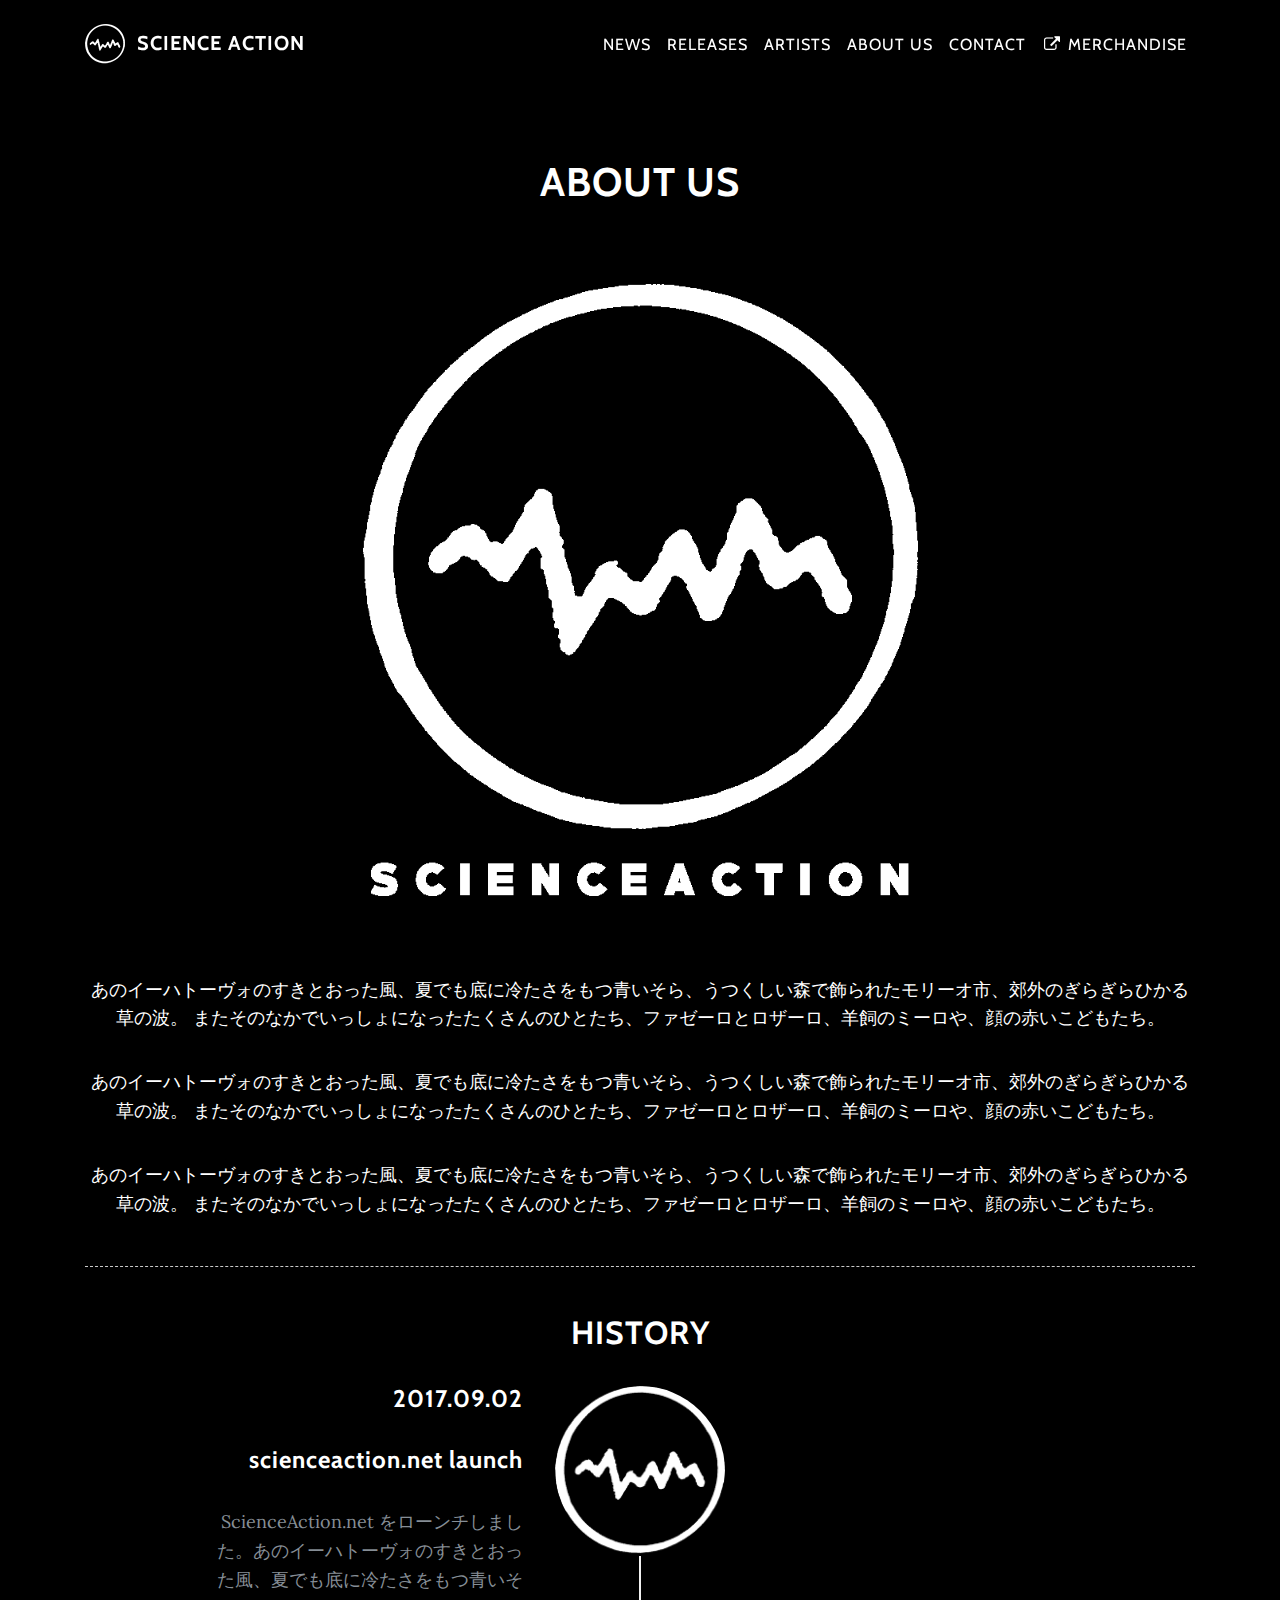
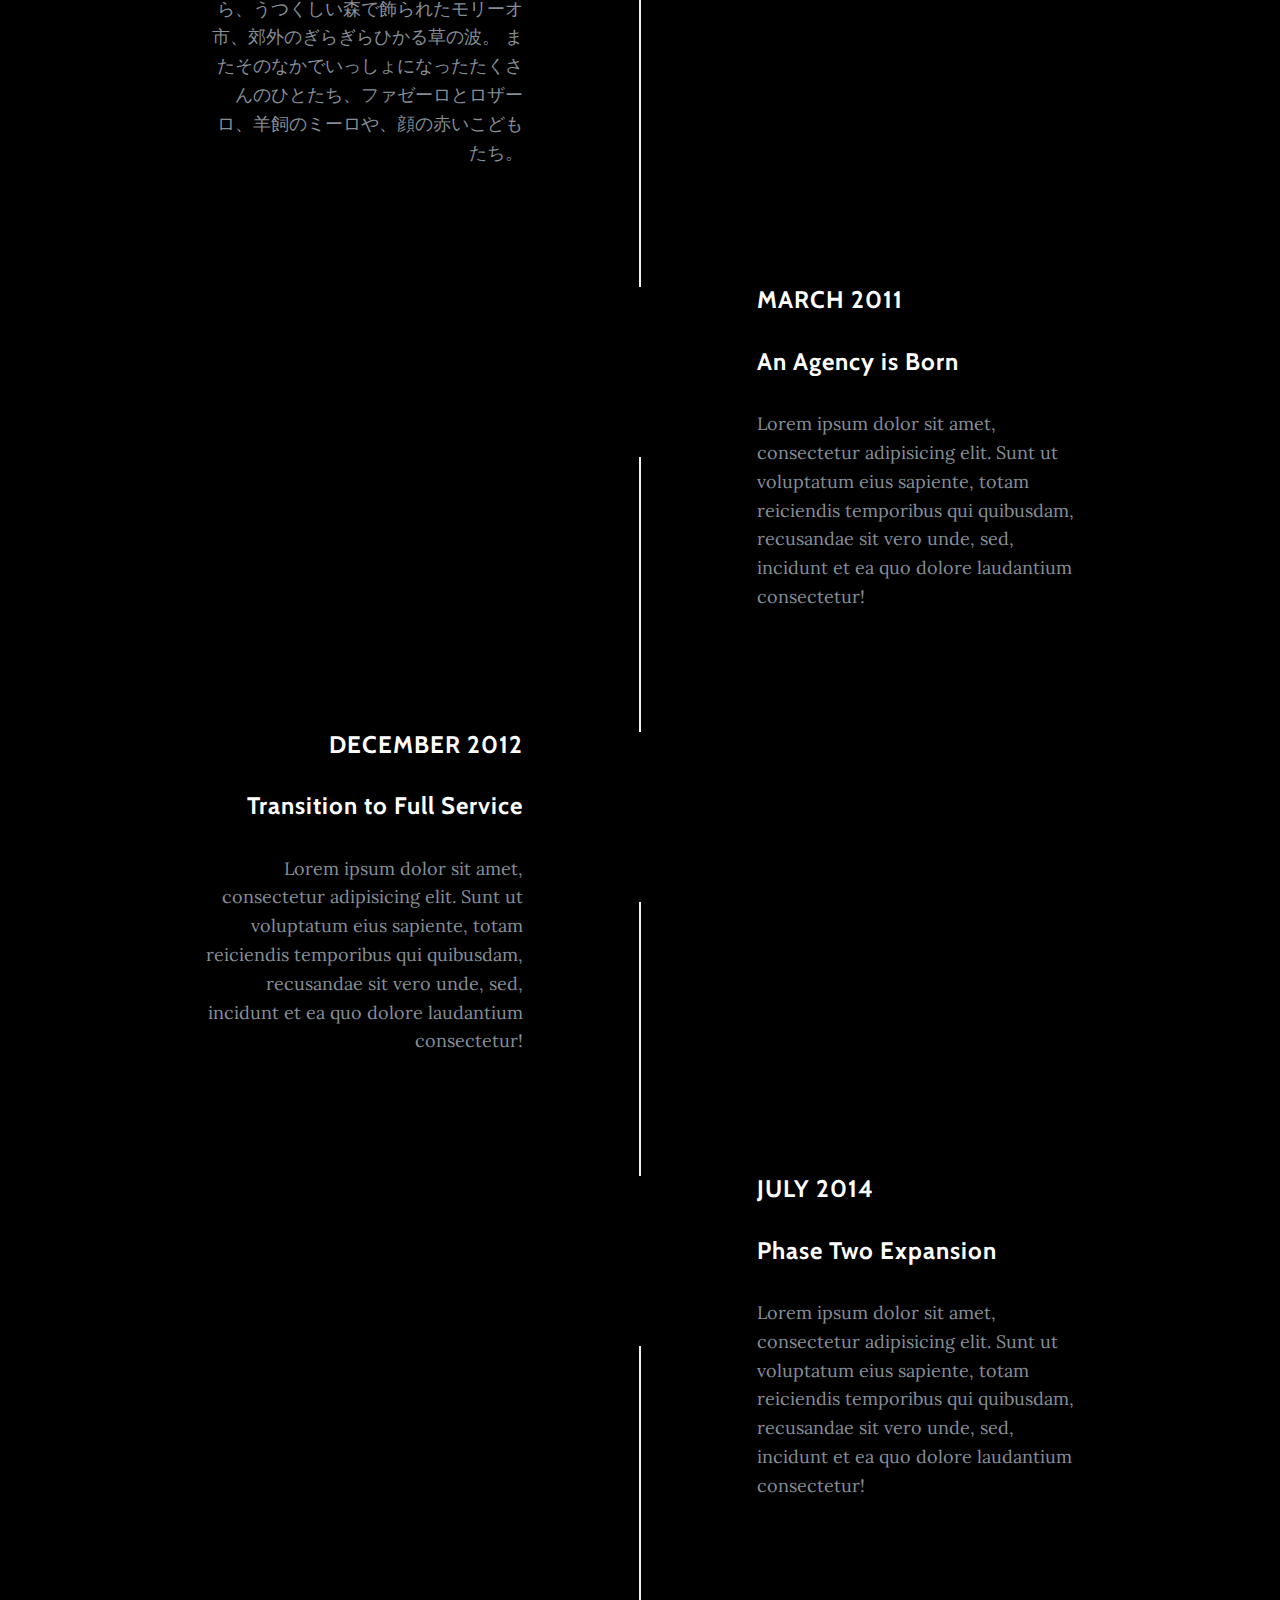
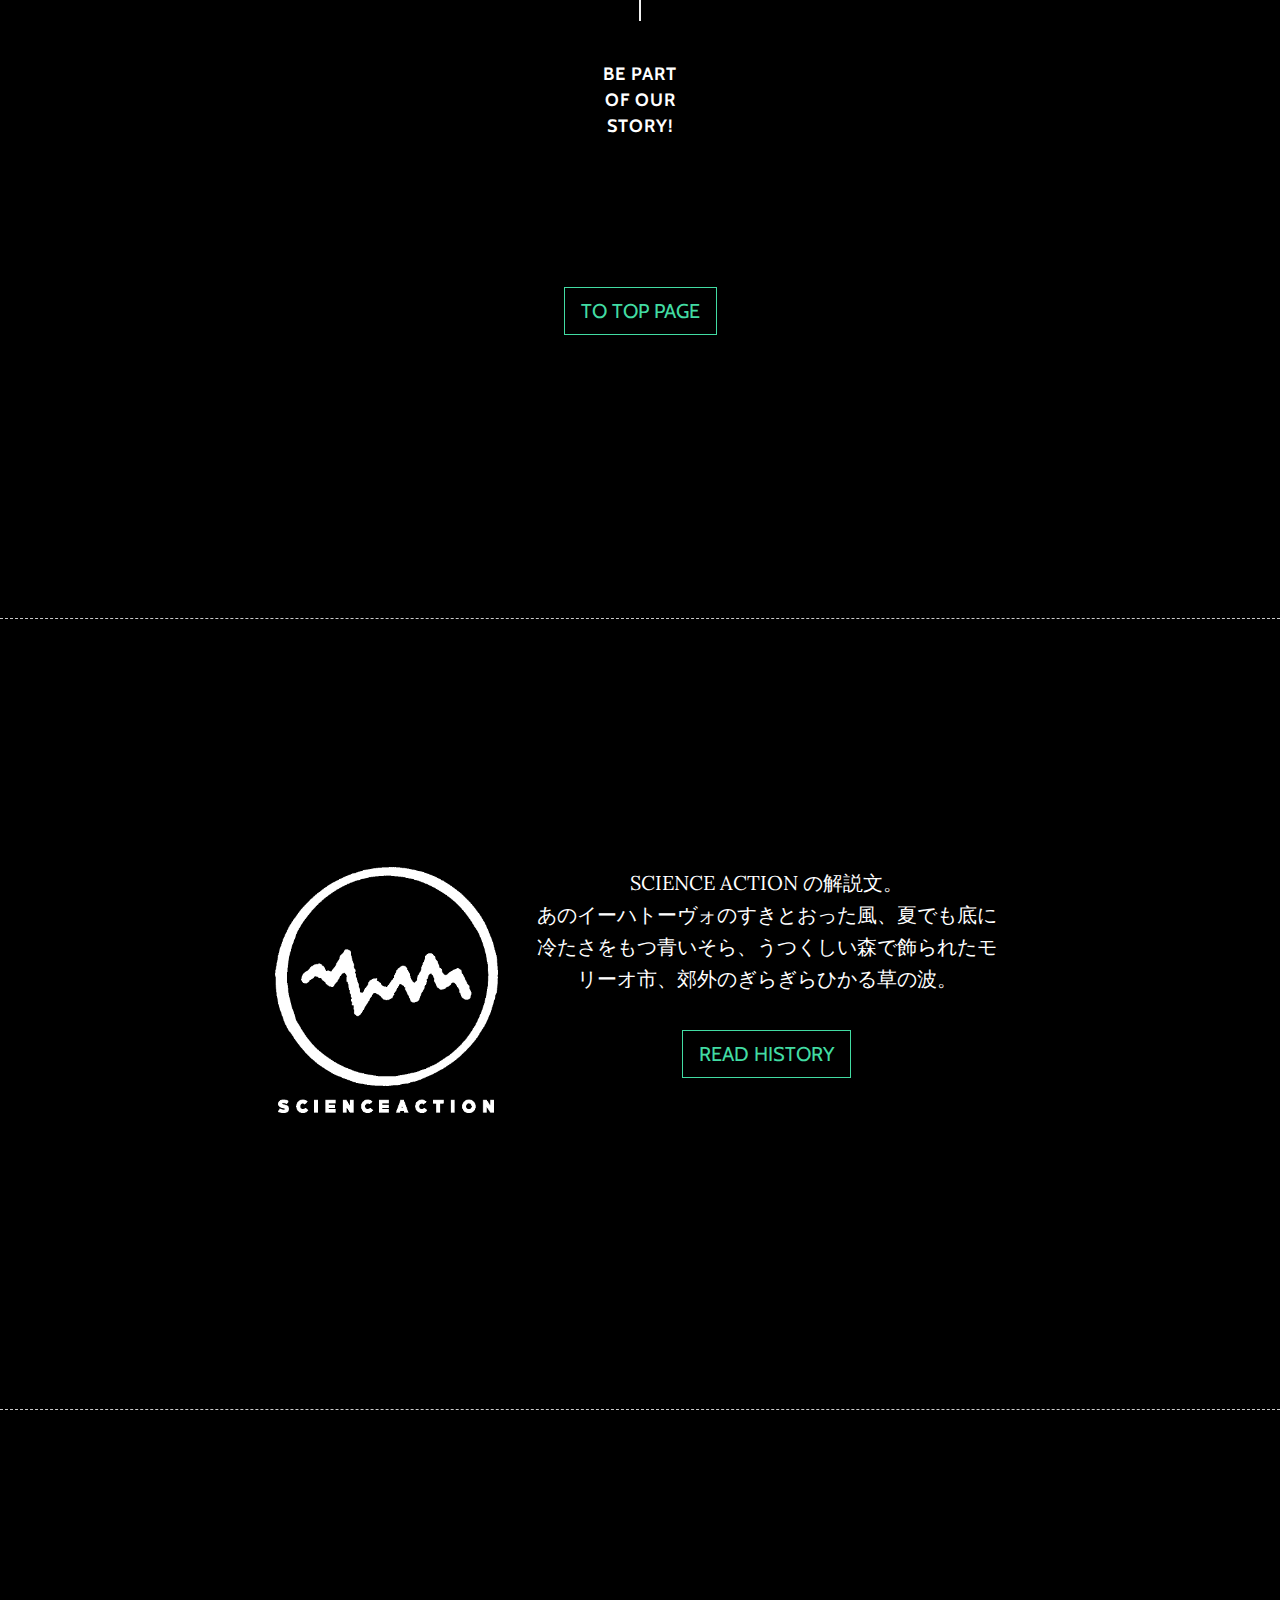
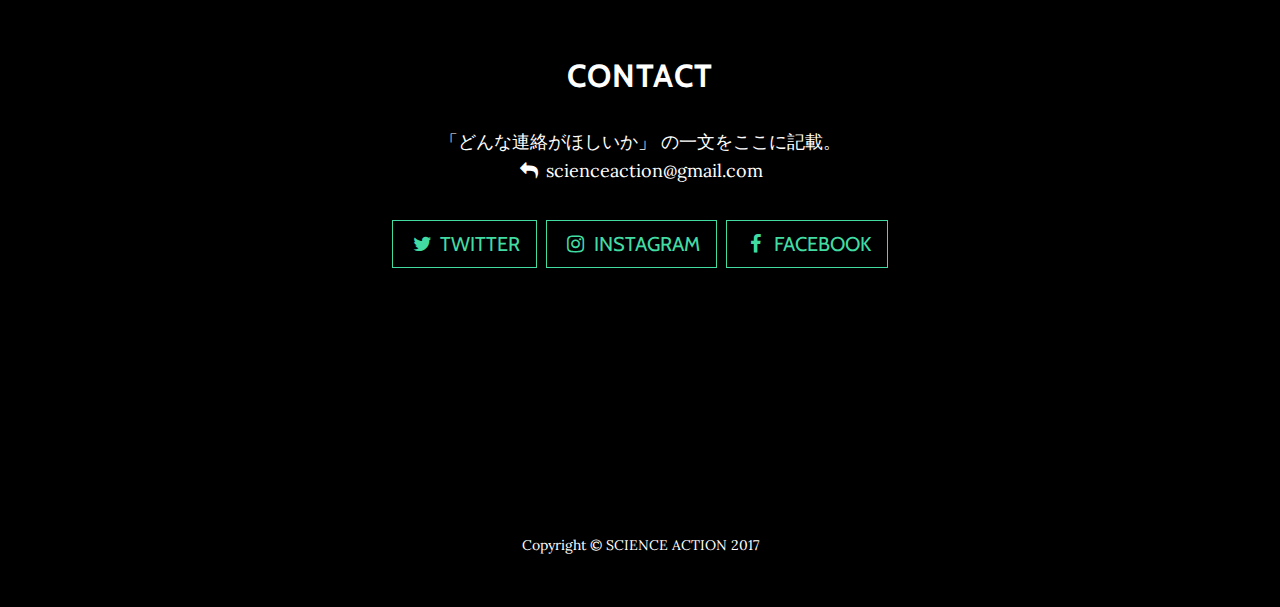
==== about/index.html @ 9d16f658 "1up" ====
<!DOCTYPE html>
<html lang="ja">
<head prefix="og: http://ogp.me/ns# fb: http://ogp.me/ns/fb# article: http://ogp.me/ns/article#">
<meta charset="utf-8">
<meta name="viewport" content="width=device-width, initial-scale=1, shrink-to-fit=no">
<meta name="description" content="">
<title>SCIENCE ACTION</title>
<link href="../vendor/bootstrap/css/bootstrap.min.css" rel="stylesheet">
<link href="../vendor/font-awesome/css/font-awesome.min.css" rel="stylesheet" type="text/css">
<link href="https://fonts.googleapis.com/css?family=Lora:400,700,400italic,700italic" rel="stylesheet" type="text/css">
<link href='https://fonts.googleapis.com/css?family=Cabin:700' rel='stylesheet' type='text/css'>
<link href="../assets/css/grayscale.min.css" rel="stylesheet">
<link href="../assets/css/scienceaction.css" rel="stylesheet">
<link rel="apple-touch-icon" sizes="180x180" href="/apple-touch-icon.png">
<link rel="icon" type="image/png" sizes="32x32" href="/favicon-32x32.png">
<link rel="icon" type="image/png" sizes="16x16" href="/favicon-16x16.png">
<link rel="manifest" href="/manifest.json">
<link rel="mask-icon" hresf="/safari-pinned-tab.svg" color="#5bbad5">
<meta name="theme-color" content="#ffffff">
<!-- 
<meta property="og:title" content="ページのタイトル" />
<meta property="og:type" content="ページの種類" />
<meta property="og:url" content="ページのURL" />
<meta property="og:image" content="サムネイル画像のURL" />
<meta property="og:site_name" content="サイト名" />
<meta property="og:description" content="ページのディスクリプション" />
<meta name="twitter:card" content="Twitterカードの種類" />
<meta name="twitter:site" content="@[Twitter ID]" />
<meta name="twitter:player" content="@[Twitter ID]" />
-->
</head>

<body id="page-top" class="page">

<!-- !Our header -->
<nav class="navbar navbar-expand-lg navbar-light fixed-top" id="mainNav">
<div class="container">
<a class="navbar-brand js-scroll-trigger" href="../index.html">
  <img src="../assets/img/header-logo@2x.png" width="40" height="40">
  <strong>SCIENCE ACTION</strong>
   </a>
<button class="navbar-toggler navbar-toggler-right" type="button" data-toggle="collapse" data-target="#navbarResponsive" aria-controls="navbarResponsive" aria-expanded="false" aria-label="Toggle navigation">
Menu
<i class="fa fa-bars"></i>
</button>
<div class="collapse navbar-collapse" id="navbarResponsive">
<ul class="navbar-nav ml-auto">
<li class="nav-item"><a class="nav-link" href="../index.html#news">News</a></li>
<li class="nav-item"><a class="nav-link" href="../index.html#releases">Releases</a></li>
<li class="nav-item"><a class="nav-link" href="../index.html#artists">Artists</a></li>
<li class="nav-item"><a class="nav-link js-scroll-trigger" href="#aboutus">About us</a></li>
<li class="nav-item"><a class="nav-link js-scroll-trigger" href="#contact">Contact</a></li>
<li class="nav-item"><a class="nav-link" rel="external" target="_blank" href="https://avengers.theshop.jp/"><i class="fa fa-external-link fa-fw"></i> Merchandise</a></li>
</ul>
</div>
</div>
</nav>
<!-- ･゜･*:.｡..:*･'｡. .｡.:*･゜･* -->




<div class="container content-section page">

<article class="aboutus">

  <!-- article ==================== -->
  <section class=" text-center">
    <h1 class="featurette-heading">About us</h1>
    <p class="text-center" style="margin: 5rem 0">
    <img class="featurette-image img-fluid mx-auto" src="../assets/img/logo-white.png" alt="新レーベル SCIENCE ACTION はじめました。" width="50%" />
    </p>

    <p>あのイーハトーヴォのすきとおった風、夏でも底に冷たさをもつ青いそら、うつくしい森で飾られたモリーオ市、郊外のぎらぎらひかる草の波。 またそのなかでいっしょになったたくさんのひとたち、ファゼーロとロザーロ、羊飼のミーロや、顔の赤いこどもたち。</p>

    <p>あのイーハトーヴォのすきとおった風、夏でも底に冷たさをもつ青いそら、うつくしい森で飾られたモリーオ市、郊外のぎらぎらひかる草の波。 またそのなかでいっしょになったたくさんのひとたち、ファゼーロとロザーロ、羊飼のミーロや、顔の赤いこどもたち。</p>

    <p>あのイーハトーヴォのすきとおった風、夏でも底に冷たさをもつ青いそら、うつくしい森で飾られたモリーオ市、郊外のぎらぎらひかる草の波。 またそのなかでいっしょになったたくさんのひとたち、ファゼーロとロザーロ、羊飼のミーロや、顔の赤いこどもたち。</p>
  </section>




<hr class="featurette-divider"> 


<section>
      <div class="container">
        <div class="row">
          <div class="col-lg-12 text-center">
            <h2 class="section-heading">History</h2>
          </div>
        </div>
        <div class="row">
          <div class="col-lg-12">
            <ul class="timeline">
              <li>
                <div class="timeline-image">
                  <img class="rounded-circle img-fluid" src="../assets/img/circle.png" alt="">
                </div>
                <div class="timeline-panel">
                  <div class="timeline-heading">
                    <h4>2017.09.02</h4>
                    <h4 class="subheading">scienceaction.net launch</h4>
                  </div>
                  <div class="timeline-body">
                    <p class="text-muted">ScienceAction.net をローンチしました。あのイーハトーヴォのすきとおった風、夏でも底に冷たさをもつ青いそら、うつくしい森で飾られたモリーオ市、郊外のぎらぎらひかる草の波。 またそのなかでいっしょになったたくさんのひとたち、ファゼーロとロザーロ、羊飼のミーロや、顔の赤いこどもたち。</p>
                  </div>
                </div>
              </li>
              <li class="timeline-inverted">
                <div class="timeline-image">
                  <img class="rounded-circle img-fluid" src="img/about/2.jpg" alt="">
                </div>
                <div class="timeline-panel">
                  <div class="timeline-heading">
                    <h4>March 2011</h4>
                    <h4 class="subheading">An Agency is Born</h4>
                  </div>
                  <div class="timeline-body">
                    <p class="text-muted">Lorem ipsum dolor sit amet, consectetur adipisicing elit. Sunt ut voluptatum eius sapiente, totam reiciendis temporibus qui quibusdam, recusandae sit vero unde, sed, incidunt et ea quo dolore laudantium consectetur!</p>
                  </div>
                </div>
              </li>
              <li>
                <div class="timeline-image">
                  <img class="rounded-circle img-fluid" src="img/about/3.jpg" alt="">
                </div>
                <div class="timeline-panel">
                  <div class="timeline-heading">
                    <h4>December 2012</h4>
                    <h4 class="subheading">Transition to Full Service</h4>
                  </div>
                  <div class="timeline-body">
                    <p class="text-muted">Lorem ipsum dolor sit amet, consectetur adipisicing elit. Sunt ut voluptatum eius sapiente, totam reiciendis temporibus qui quibusdam, recusandae sit vero unde, sed, incidunt et ea quo dolore laudantium consectetur!</p>
                  </div>
                </div>
              </li>
              <li class="timeline-inverted">
                <div class="timeline-image">
                  <img class="rounded-circle img-fluid" src="img/about/4.jpg" alt="">
                </div>
                <div class="timeline-panel">
                  <div class="timeline-heading">
                    <h4>July 2014</h4>
                    <h4 class="subheading">Phase Two Expansion</h4>
                  </div>
                  <div class="timeline-body">
                    <p class="text-muted">Lorem ipsum dolor sit amet, consectetur adipisicing elit. Sunt ut voluptatum eius sapiente, totam reiciendis temporibus qui quibusdam, recusandae sit vero unde, sed, incidunt et ea quo dolore laudantium consectetur!</p>
                  </div>
                </div>
              </li>
              <li class="timeline">
                <div class="timeline-image">
                  <h4>Be Part
                    <br>Of Our
                    <br>Story!</h4>
                </div>
              </li>
            </ul>
          </div>
        </div>
      </div>
    </section>
</article>

      <p class="to_top_page text-center"><a href="../index.html" class="btn btn-default btn-lg"><span>To TOP PAGE</span></a></p>
    </div>

    <!-- ☆.。.:*・゜=================== -->
</div><!-- /.container -->
<!-- ･゜･*:.｡..:*･'｡. .｡.:*･゜･* -->




<hr class="featurette-divider"> 




<!-- !Contact  -->
<section id="aboutus" class="content-section text-center">
<div class="container">
<div class="row">
<div class="col-lg-8 mx-auto">

  <div class="row featurette">
    <!-- image -->
    <div class="col-md-4" style="margin-bottom:3rem">
      <a href="#"><img class="featurette-image img-fluid mx-auto" src="../assets/img/logo-white.png" alt="新レーベル SCIENCE ACTION はじめました。" width="100%"></a>
    </div>

    <!-- title + text -->
    <div class="col-md-8">
      <p class="lead">SCIENCE ACTION の解説文。<br>あのイーハトーヴォのすきとおった風、夏でも底に冷たさをもつ青いそら、うつくしい森で飾られたモリーオ市、郊外のぎらぎらひかる草の波。 </p>
      <p class="text-center"><a href="http://avengers.jp/" class="btn btn-default btn-lg"><span>Read history</span></a></p>
    </div>

  </div>
</div>
</div>
</div>
</section>
<!-- ･゜･*:.｡..:*･'｡. .｡.:*･゜･* -->




<hr class="featurette-divider"> 




<!-- !Contact  -->
<section id="contact" class="content-section text-center">
<div class="container">
<div class="row">
<div class="col-lg-8 mx-auto">
<h2>Contact</h2>
<p>
  「どんな連絡がほしいか」 の一文をここに記載。<br>
  <i class="fa fa-mail-reply fa-fw"></i> scienceaction@gmail.com
</p>
<ul class="list-inline banner-social-buttons">
<li class="list-inline-item">
  <a href="https://twitter.com/" class="btn btn-default btn-lg">
    <i class="fa fa-twitter fa-fw"></i>
    <span class="network-name">Twitter</span>
  </a>
</li>
<li class="list-inline-item">
  <a href="https://instagram.com" class="btn btn-default btn-lg">
    <i class="fa fa-instagram fa-fw"></i>
    <span class="network-name">Instagram</span>
  </a>
</li>
<li class="list-inline-item">
  <a href="https://facebook.com" class="btn btn-default btn-lg">
    <i class="fa fa-facebook fa-fw"></i>
    <span class="network-name">Facebook</span>
  </a>
</li>
</ul>
</div>
</div>
</div>
</section>
<!-- ･゜･*:.｡..:*･'｡. .｡.:*･゜･* -->





<!-- !Our footer -->
<footer>
<div class="container text-center">
<p>Copyright &copy; SCIENCE ACTION 2017</p>
</div>
</footer>
<!-- ･゜･*:.｡..:*･'｡. .｡.:*･゜･* -->


<script src="../vendor/jquery/jquery.min.js"></script>
<script src="../vendor/popper/popper.min.js"></script>
<script src="../vendor/bootstrap/js/bootstrap.min.js"></script>
<script src="../vendor/jquery-easing/jquery.easing.min.js"></script>
<script src="../assets/js/grayscale.min.js"></script>
</body>
</html>
---- assets/css/grayscale.min.css ----
/*!
 * Start Bootstrap - Grayscale v4.0.0-beta (https://startbootstrap.com/template-overviews/grayscale)
 * Copyright 2013-2017 Start Bootstrap
 * Licensed under MIT (https://github.com/BlackrockDigital/startbootstrap-grayscale/blob/master/LICENSE)
 */body{font-family:Lora,'Helvetica Neue',Helvetica,Arial,sans-serif;position:relative;width:100%;height:100%;color:#fff;background-color:#000}html{width:100%;height:100%}h1,h2,h3,h4,h5,h6{font-family:Cabin,'Helvetica Neue',Helvetica,Arial,sans-serif;font-weight:700;margin:0 0 35px;letter-spacing:1px;text-transform:uppercase}p{font-size:16px;line-height:1.5;margin:0 0 25px}@media (min-width:768px){p{font-size:18px;line-height:1.6;margin:0 0 35px}}a{-webkit-transition:all .2s ease-in-out;-moz-transition:all .2s ease-in-out;transition:all .2s ease-in-out;color:#42dca3}a:focus,a:hover{text-decoration:none;color:#1d9b6c}#mainNav{font-family:Cabin,'Helvetica Neue',Helvetica,Arial,sans-serif;margin-bottom:0;text-transform:uppercase;border-bottom:1px solid rgba(255,255,255,.3);background-color:#000}#mainNav .navbar-toggler{font-size:14px;padding:11px;color:#fff;border:1px solid #fff}#mainNav .navbar-brand{font-weight:700}#mainNav a{color:#fff}#mainNav .navbar-nav .nav-item{-webkit-transition:background .3s ease-in-out;-moz-transition:background .3s ease-in-out;transition:background .3s ease-in-out}#mainNav .navbar-nav .nav-item:hover{color:fade(white,80%);outline:0;background-color:transparent}#mainNav .navbar-nav .nav-item:active,#mainNav .navbar-nav .nav-item:focus{outline:0;background-color:transparent}@media (min-width:992px){#mainNav{padding-top:20px;padding-bottom:20px;-webkit-transition:background .3s ease-in-out,padding-top .3s ease-in-out,padding-bottom .3s;-moz-transition:background .3s ease-in-out,padding-top .3s ease-in-out,padding-bottom .3s;transition:background .3s ease-in-out,padding-top .3s ease-in-out,padding-bottom .3s;letter-spacing:1px;border-bottom:none;background:0 0}#mainNav.navbar-shrink{padding-top:10px;padding-bottom:10px;border-bottom:1px solid rgba(255,255,255,.3);background:#000}#mainNav .nav-link.active{outline:0;background-color:rgba(255,255,255,.3)}#mainNav .nav-link.active:hover{color:#fff}}.masthead{display:table;width:100%;height:auto;padding:200px 0;text-align:center;color:#fff;background:url(../img/header-bg.gif) no-repeat bottom center scroll;background-color:#000;-webkit-background-size:cover;-moz-background-size:cover;-o-background-size:cover;background-size:cover}.masthead .intro-body{display:table-cell;vertical-align:middle}.masthead .intro-body .brand-heading{font-size:50px}.masthead .intro-body .intro-text{font-size:18px}@media (min-width:768px){.masthead{height:100%;padding:0}.masthead .intro-body .brand-heading{font-size:100px}.masthead .intro-body .intro-text{font-size:22px}}.btn-circle{font-size:26px;width:55px;height:55px;margin-top:15px;line-height:38px;-webkit-transition:background .3s ease-in-out;-moz-transition:background .3s ease-in-out;transition:background .3s ease-in-out;color:#fff;border:2px solid #fff;border-radius:100%!important;background:0 0}.btn-circle:focus,.btn-circle:hover{color:#fff;outline:0;background:rgba(255,255,255,.1)}.content-section{padding-top:150px;padding-bottom:150px}.download-section{color:#fff;background:url(../img/downloads-bg.jpg) no-repeat center center scroll;background-color:#000;-webkit-background-size:cover;-moz-background-size:cover;-o-background-size:cover;background-size:cover}#map{width:100%;height:300px}@media (min-width:992px){.content-section{padding-top:200px;padding-bottom:200px}#map{height:350px}}.btn{font-family:Cabin,'Helvetica Neue',Helvetica,Arial,sans-serif;font-weight:400;-webkit-transition:all .3s ease-in-out;-moz-transition:all .3s ease-in-out;transition:all .3s ease-in-out;text-transform:uppercase;border-radius:0}.btn-default{color:#42dca3;border:1px solid #42dca3;background-color:transparent}.btn-default:focus,.btn-default:hover{color:#000;border:1px solid #42dca3;outline:0;background-color:#42dca3}ul.banner-social-buttons{margin-top:0}@media (max-width:1199px){ul.banner-social-buttons{margin-top:15px}}@media (max-width:767px){ul.banner-social-buttons li{display:block;margin-bottom:20px;padding:0}ul.banner-social-buttons li:last-child{margin-bottom:0}}footer{padding:50px 0}footer p{font-size:14px;margin:0}::-moz-selection{background:#fcfcfc;background:rgba(255,255,255,.2);text-shadow:none}::selection{background:#fcfcfc;background:rgba(255,255,255,.2);text-shadow:none}img::selection{background:0 0}img::-moz-selection{background:0 0}body{-webkit-tap-highlight-color:rgba(255,255,255,.2)}
---- assets/css/scienceaction.css ----
/* Header  -------- */
.navbar .navbar-brand img {
  display:inline-block;
  margin-right: 6px;
  position: relative;
  top:-1px;
}



/* Intro Header -------- */
.masthead .brand-heading img {
  width:90%;
  margin-top:80px;
}


/* ... -------- */
.featurette-divider {
  margin: 3rem 0; /* Space out the Bootstrap <hr> more */
  display:block;
  border-top:1px dashed #cacaca;
}

.headaer-ca-category {
  font-size:4rem;
  margin:50px 0;
  padding-top:50px;
}




/* !Artist ---------- */

.artist,
.release {
  margin-bottom:2rem;
}
.artist h2{
  margin-bottom:1rem;
}
.artist h2 img{
  display: inline-block;
  margin-bottom:0.9rem;
}
.artist h2 a{
  display: inline-block;
}
.artist h2 a small{
  color:#aaa;
}

.releases {
  margin-right:-10px;
}

.release p {
  margin:0;
  margin-right:1px;
  padding:0 !important;
}
.release span.text {
  display:block;
  padding:10px;
  font-size:1.4rem;
  line-height:1.2;
}
.release span.text small{
  color:#aaa;
}



/* @Our hover style ------- */


.release p,
ul.sidenav a {
   font-family: 'Cabin', 'Helvetica Neue', Helvetica, Arial, sans-serif;
  font-weight: 400;
  -webkit-transition: all 0.3s ease-in-out;
  -moz-transition: all 0.3s ease-in-out;
  transition: all 0.3s ease-in-out;
  text-transform: uppercase;
  border-radius: 0;
  color: #42DCA3;
  border: 1px solid #42DCA3;
  background-color: transparent;
}
.release p:hover,
.release p:focus,
ul.sidenav a:hover,
ul.sidenav a:focus {
    color: black;
    border: 1px solid #42DCA3;
    outline: none;
    background-color: #42DCA3;
}




/* !Single page article ----------- */
article {
  margin:0 auto;
}
article .featurette-heading small {
  display:inline-block;
  font-size:1.4rem;
  margin-bottom:1rem;
}
article .mastimage {
  text-align:center;
  margin-bottom: 2rem;
}
article .mastimage img {
  width:100%;
}

.content-section.page {
  padding-top:0;
}

.to_top_page {
  margin-top:5rem;
}


/* nav 
ul.sidenav {
  list-style: none;
  margin:0;
  padding:0;
}

ul.sidenav li {
  clear:both;
  margin-bottom:1rem;
}
ul.sidenav li a {
  display:block;
  padding:5px;
}
ul.sidenav li img {
  width:100px;
  height:100px;
  display:block;
  float:left;
}
ul.sidenav li span {
  display:block;
}
*/







.artistmast {
  width:100%;
  height:100%;
  text-align: center;
  margin-bottom: 4rem;
}

.artistmast.avengers {
  display:table;
  background: url(../img/upload/avengers.png) no-repeat center center scroll;
  -webkit-background-size: cover;
    -moz-background-size: cover;
    -o-background-size: cover;
  
  background-size:cover;
}
.artistmast .title {
  display:table-cell;
   vertical-align: middle;
}
.artistmast .title span{
  /*display: inline-block;*/
  background-color:#42dca3;
  font-size:4rem;
}
.artistmast .title span{
  /*display: inline-block;*/
  background-color:#42dca3;
}
.artistmast .title span strong{
  display: inline-block;
  background-color:#42dca3;
  /*font-size: 60%;*/
  margin-bottom: 30px
}


table.release-detail {
  font-family: 'Helvetica Neue', Helvetica, Arial, sans-serif;
  width:100%;
  border-top:1px dotted #999;
  border-bottom:1px dotted #999;
  margin-bottom: 4rem;
}
table.release-detail th,
table.release-detail td {
  padding:7px 10px;
}
table.release-detail th {
  width:5rem;
  color:#42dca3;
  font-size:0.7rem;
  letter-spacing: 1px;
}

.artist-info h3 {
  font-size:1.4rem;
}
.artist-info h3 small{
  padding: 5px;
  display: inline-block;
  /*margin-bottom:10px;*/
  background-color: #42dca3;
}
.artist-info .artist-avatar {
  font-family: 'Helvetica Neue', Helvetica, Arial, sans-serif;
  font-size:1.4rem;
}
.artist-info .artist-avatar p {
  margin-bottom: 20px;
}
.artist-info .artist-avatar img{
  width:100%;
  display:inline-block;
  margin-bottom: 10px;
}
.artist-info .text p{
  font-size:0.8rem;
}








/*
  Thanks startbootstrap-agency,
  https://github.com/BlackrockDigital/startbootstrap-agency/blob/master/css/agency.css
*/

.timeline {
  position: relative;
  padding: 0;
  list-style: none; }
  .timeline:before {
    position: absolute;
    top: 0;
    bottom: 0;
    left: 40px;
    width: 2px;
    margin-left: -1.5px;
    content: '';
    background-color: #f1f1f1; }
  .timeline > li {
    position: relative;
    min-height: 50px;
    margin-bottom: 50px; }
    .timeline > li:after, .timeline > li:before {
      display: table;
      content: ' '; }
    .timeline > li:after {
      clear: both; }
    .timeline > li .timeline-panel {
      position: relative;
      float: right;
      width: 100%;
      padding: 0 20px 0 100px;
      text-align: left; }
      .timeline > li .timeline-panel:before {
        right: auto;
        left: -15px;
        border-right-width: 15px;
        border-left-width: 0; }
      .timeline > li .timeline-panel:after {
        right: auto;
        left: -14px;
        border-right-width: 14px;
        border-left-width: 0; }
    .timeline > li .timeline-image {
      position: absolute;
      z-index: 100;
      left: 0;
      width: 80px;
      height: 80px;
      margin-left: 0;
      text-align: center;
      color: white;
      background-color: black;
      /*border: 1px solid #f1f1f1;*/
      border-radius: 100%;
       }
      .timeline > li .timeline-image h4 {
        font-size: 10px;
        line-height: 14px;
        margin-top: 12px; }
    .timeline > li.timeline-inverted > .timeline-panel {
      float: right;
      padding: 0 20px 0 100px;
      text-align: left; }
      .timeline > li.timeline-inverted > .timeline-panel:before {
        right: auto;
        left: -15px;
        border-right-width: 15px;
        border-left-width: 0; }
      .timeline > li.timeline-inverted > .timeline-panel:after {
        right: auto;
        left: -14px;
        border-right-width: 14px;
        border-left-width: 0; }
    .timeline > li:last-child {
      margin-bottom: 0; }
  .timeline .timeline-heading h4 {
    margin-top: 0;
    color: inherit; }
    .timeline .timeline-heading h4.subheading {
      text-transform: none; }
  .timeline .timeline-body > ul,
  .timeline .timeline-body > p {
    margin-bottom: 0; }

@media (min-width: 768px) {
  .timeline:before {
    left: 50%; }
  .timeline > li {
    min-height: 100px;
    margin-bottom: 100px; }
    .timeline > li .timeline-panel {
      float: left;
      width: 41%;
      padding: 0 20px 20px 30px;
      text-align: right; }
    .timeline > li .timeline-image {
      left: 50%;
      width: 100px;
      height: 100px;
      margin-left: -50px; }
      .timeline > li .timeline-image h4 {
        font-size: 13px;
        line-height: 18px;
        margin-top: 16px; }
    .timeline > li.timeline-inverted > .timeline-panel {
      float: right;
      padding: 0 30px 20px 20px;
      text-align: left; } }

@media (min-width: 992px) {
  .timeline > li {
    min-height: 150px; }
    .timeline > li .timeline-panel {
      padding: 0 20px 20px; }
    .timeline > li .timeline-image {
      width: 150px;
      height: 150px;
      margin-left: -75px; }
      .timeline > li .timeline-image h4 {
        font-size: 18px;
        line-height: 26px;
        margin-top: 30px; }
    .timeline > li.timeline-inverted > .timeline-panel {
      padding: 0 20px 20px; } }

@media (min-width: 1200px) {
  .timeline > li {
    min-height: 170px; }
    .timeline > li .timeline-panel {
      padding: 0 20px 20px 100px; }
    .timeline > li .timeline-image {
      width: 170px;
      height: 170px;
      margin-left: -85px; }
      .timeline > li .timeline-image h4 {
        margin-top: 40px; }
    .timeline > li.timeline-inverted > .timeline-panel {
      padding: 0 100px 20px 20px; } }



article.aboutus {
  margin-top: 10rem;
}
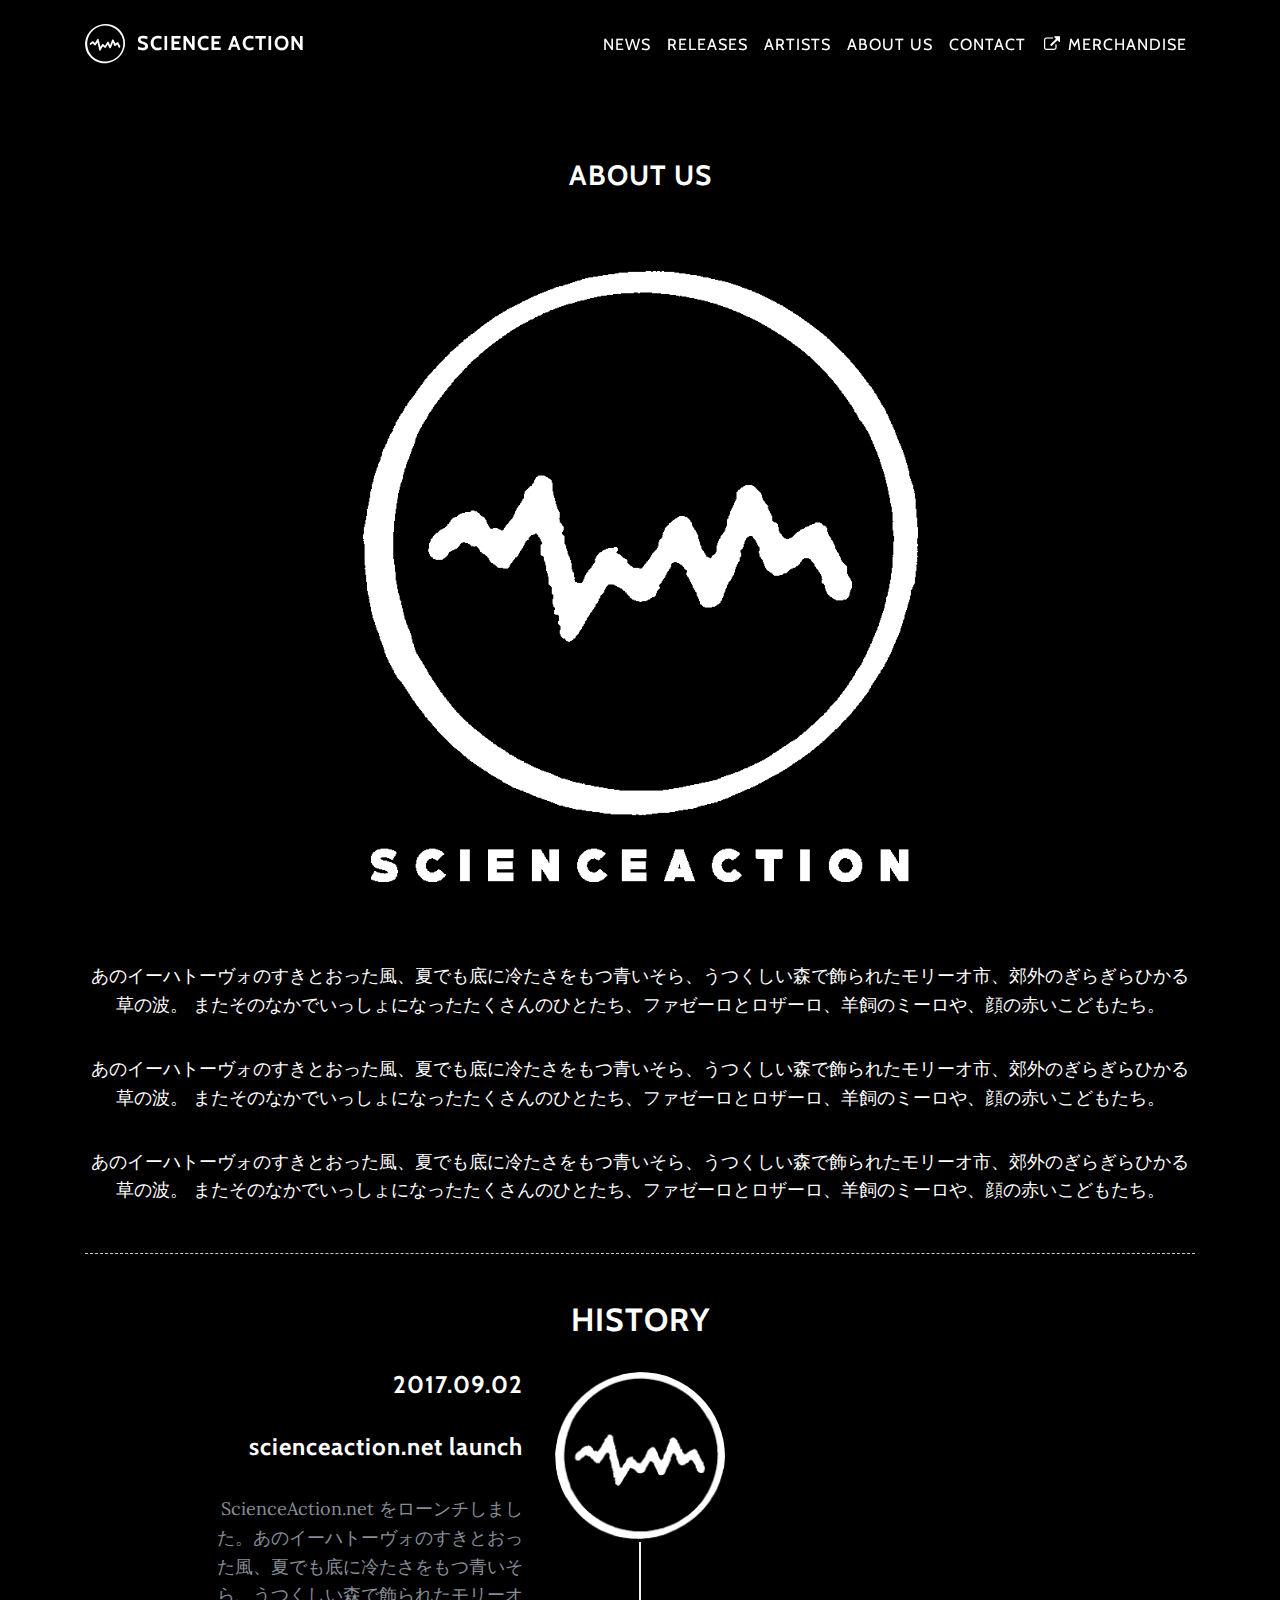
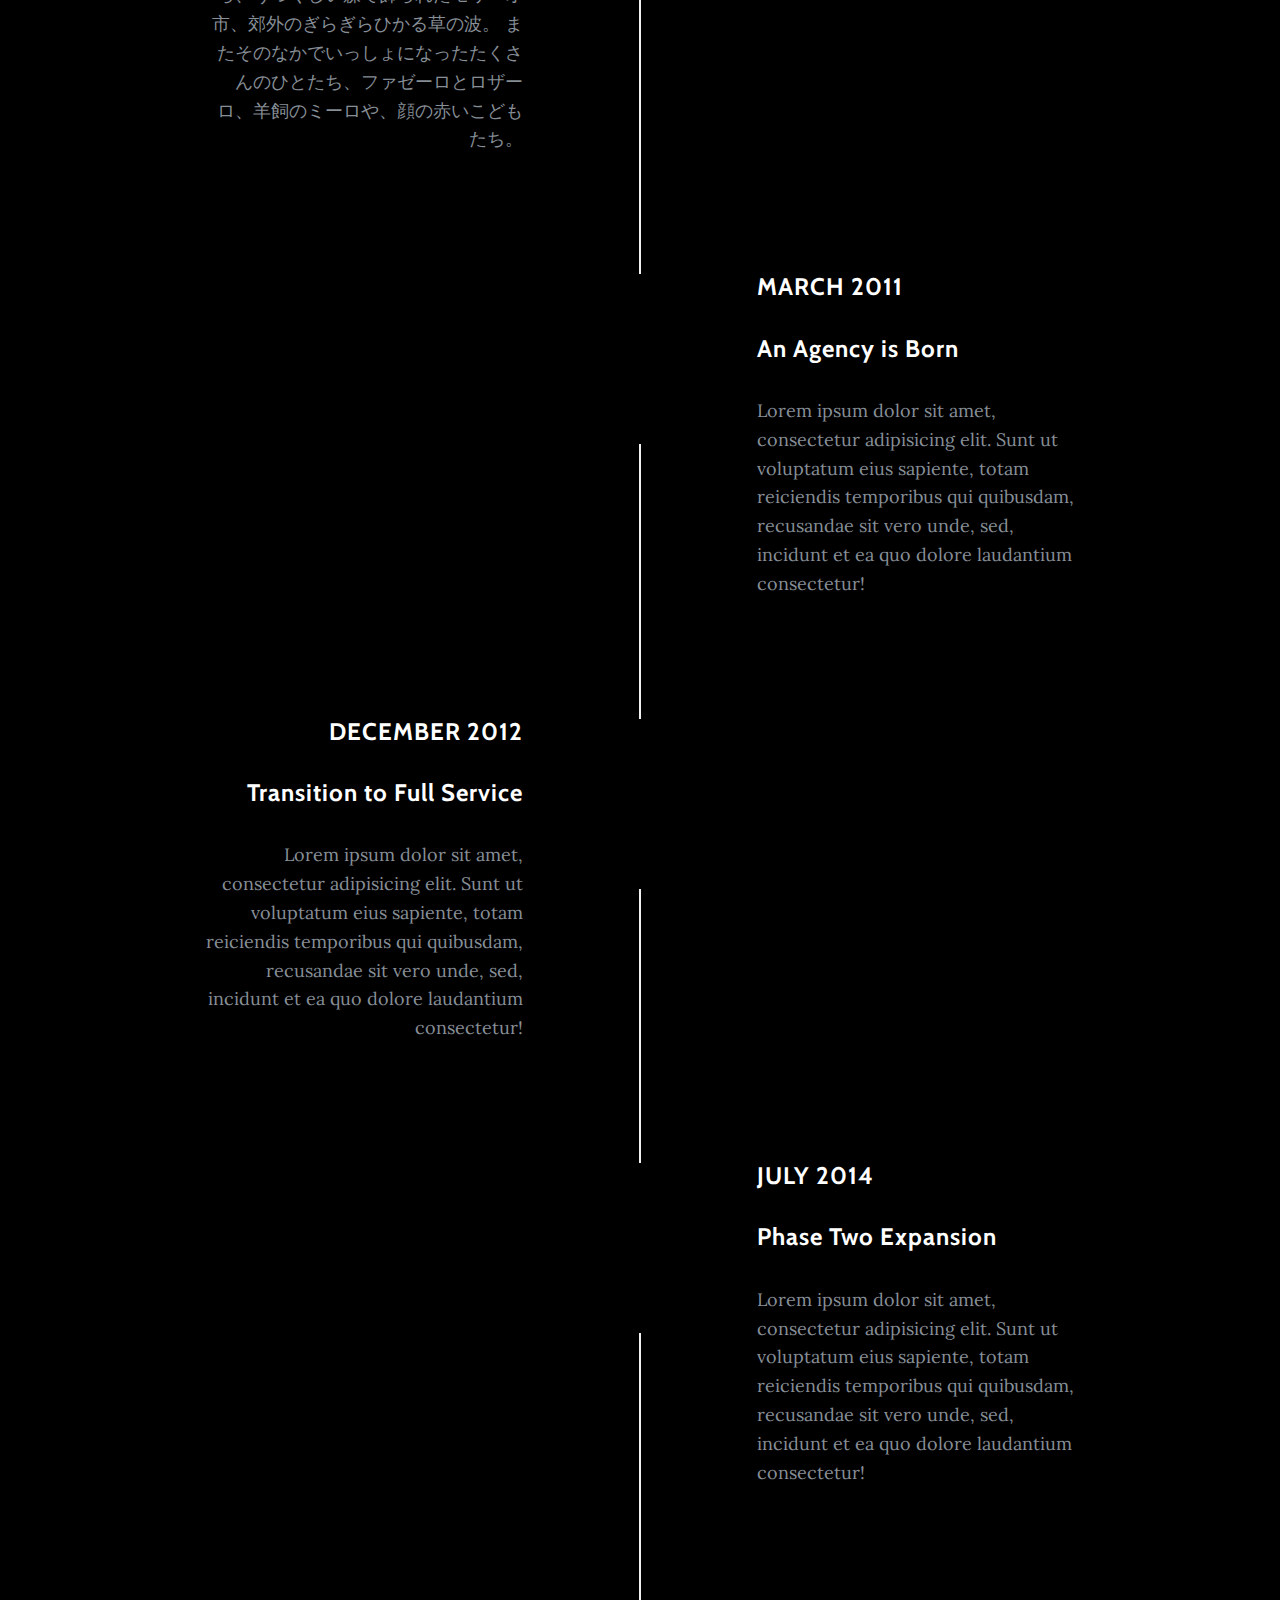
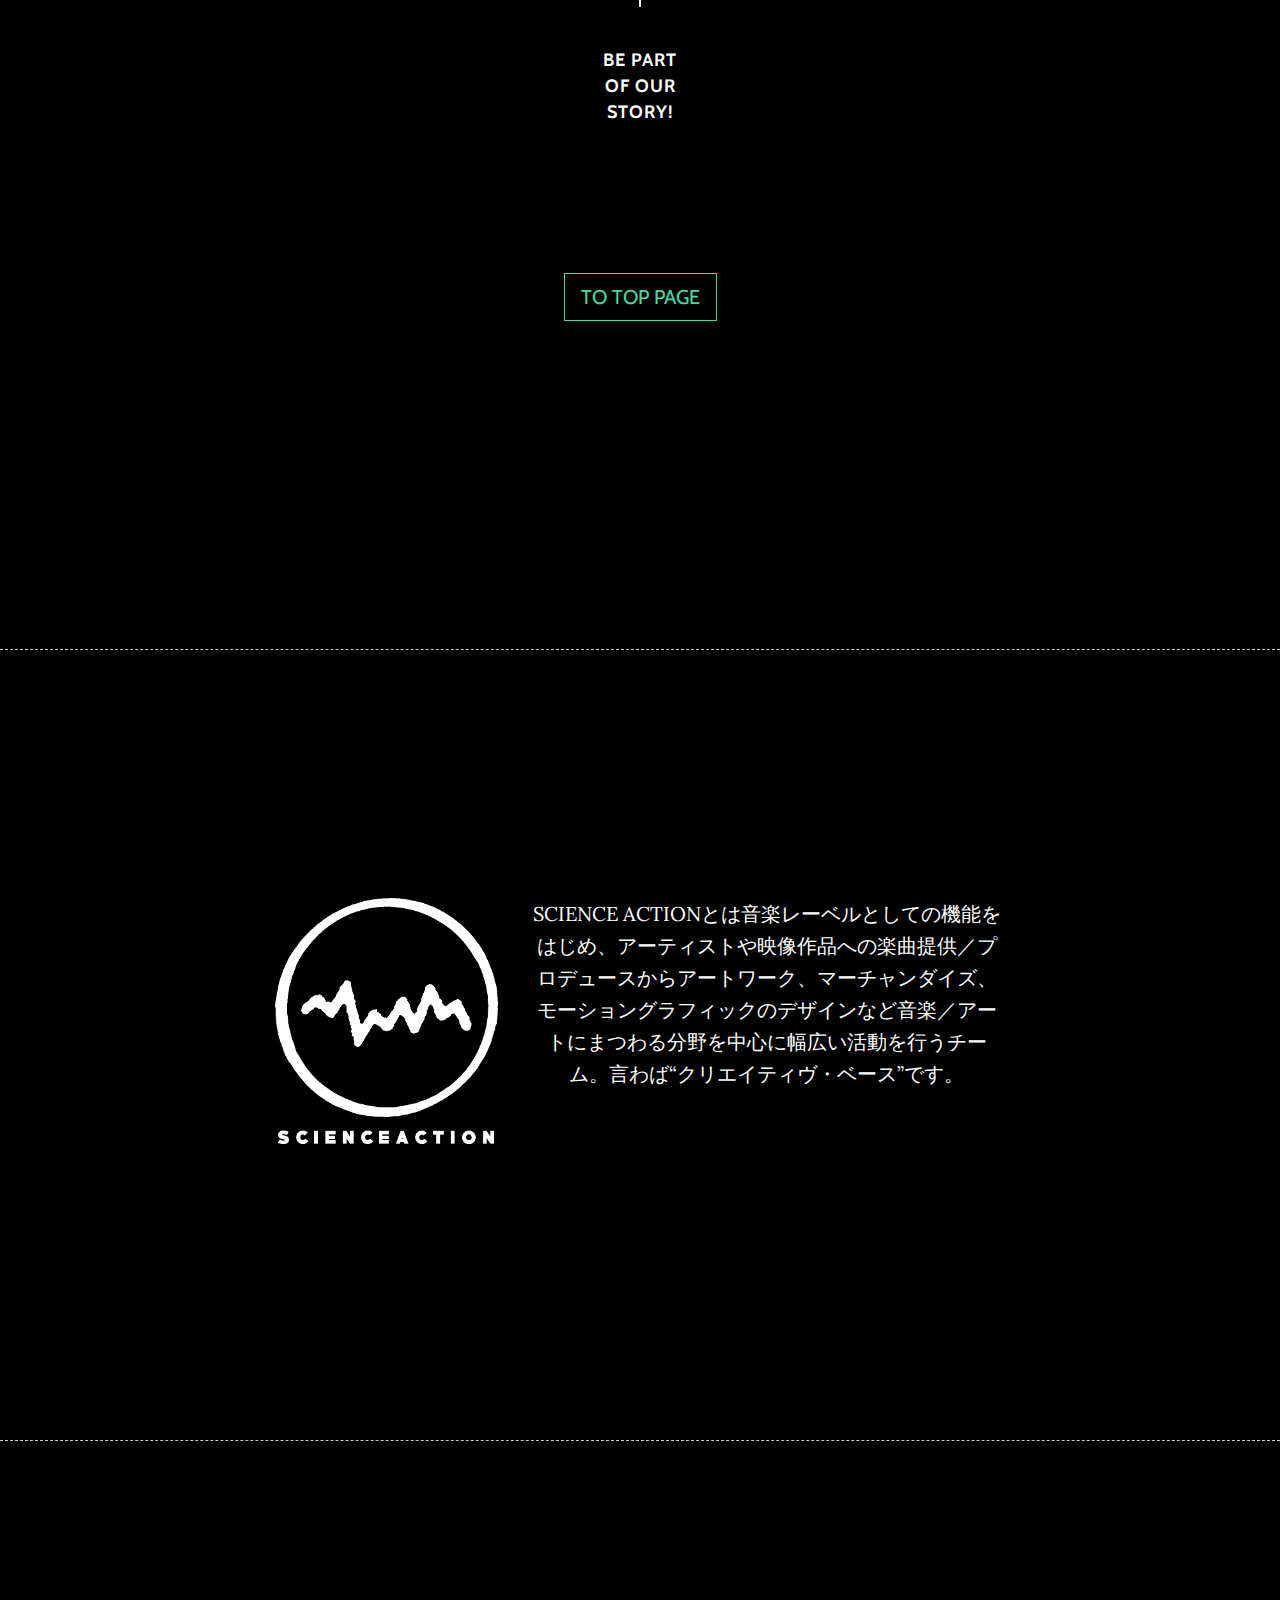
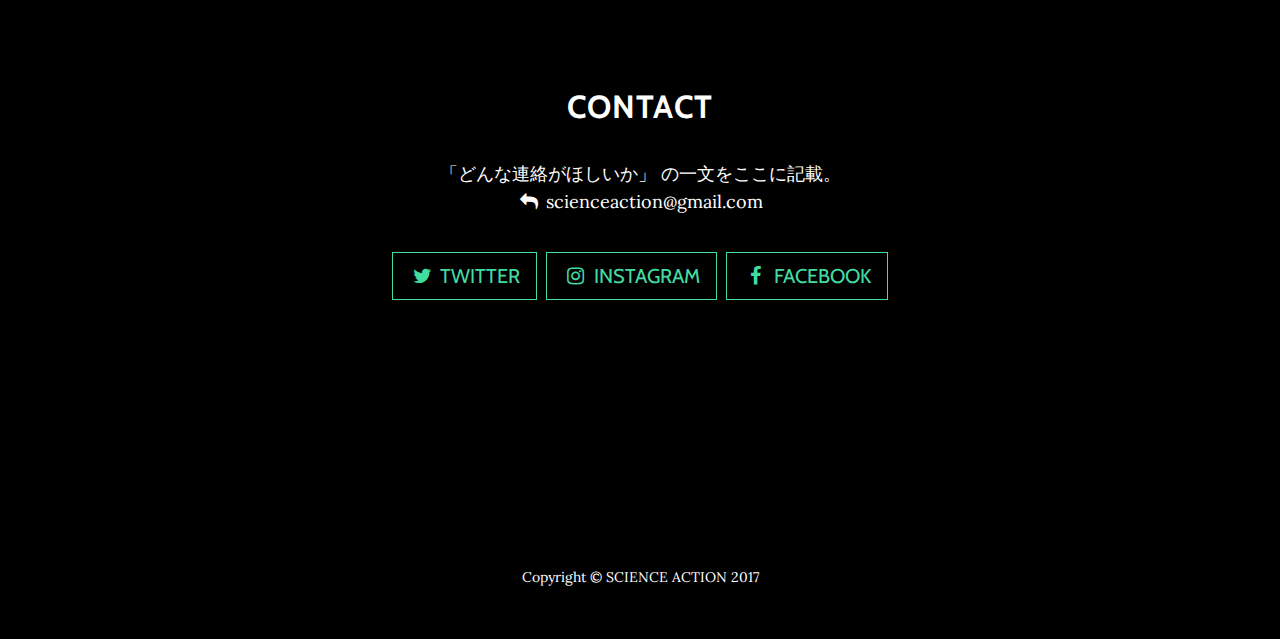
==== commit f15b0ce2: "." ====
--- a/about/index.html
+++ b/about/index.html
@@ -193,8 +193,7 @@
 
     <!-- title + text -->
     <div class="col-md-8">
-      <p class="lead">SCIENCE ACTION の解説文。<br>あのイーハトーヴォのすきとおった風、夏でも底に冷たさをもつ青いそら、うつくしい森で飾られたモリーオ市、郊外のぎらぎらひかる草の波。 </p>
-      <p class="text-center"><a href="http://avengers.jp/" class="btn btn-default btn-lg"><span>Read history</span></a></p>
+      <p class="lead">SCIENCE ACTIONとは音楽レーベルとしての機能をはじめ、アーティストや映像作品への楽曲提供／プロデュースからアートワーク、マーチャンダイズ、モーショングラフィックのデザインなど音楽／アートにまつわる分野を中心に幅広い活動を行うチーム。言わば“クリエイティヴ・ベース”です。</p>
     </div>
 
   </div>
--- a/assets/css/scienceaction.css
+++ b/assets/css/scienceaction.css
@@ -9,11 +9,19 @@
 }
 
 
-
 /* Intro Header -------- */
 .masthead .brand-heading img {
   width:90%;
   margin-top:80px;
+}
+@media (max-width: 768px) {
+  .masthead {
+	padding-top:150px;
+	padding-bottom:100px;
+  }
+  .masthead .brand-heading img {
+	margin-top:0;
+  }
 }
 
 
@@ -126,8 +134,19 @@
 
 .to_top_page {
   margin-top:5rem;
-}
-
+  margin-bottom:5rem;
+}
+
+
+
+.page article .featurette-heading {
+	font-size:1.75rem;
+}
+
+
+p.credit small {
+	color:#aaa;
+}
 
 /* nav 
 ul.sidenav {
@@ -186,6 +205,11 @@
   background-color:#42dca3;
   font-size:4rem;
 }
+@media (max-width: 768px) {
+	.artistmast .title span {
+		font-size:2.5rem;
+	}
+}
 .artistmast .title span{
   /*display: inline-block;*/
   background-color:#42dca3;
@@ -241,6 +265,12 @@
   font-size:0.8rem;
 }
 
+.artist .artist-sns {
+	margin:-1.2rem 0 0.4rem ;
+}
+.artist .artist-sns a {
+	margin-right:7px;
+}
 
 
 
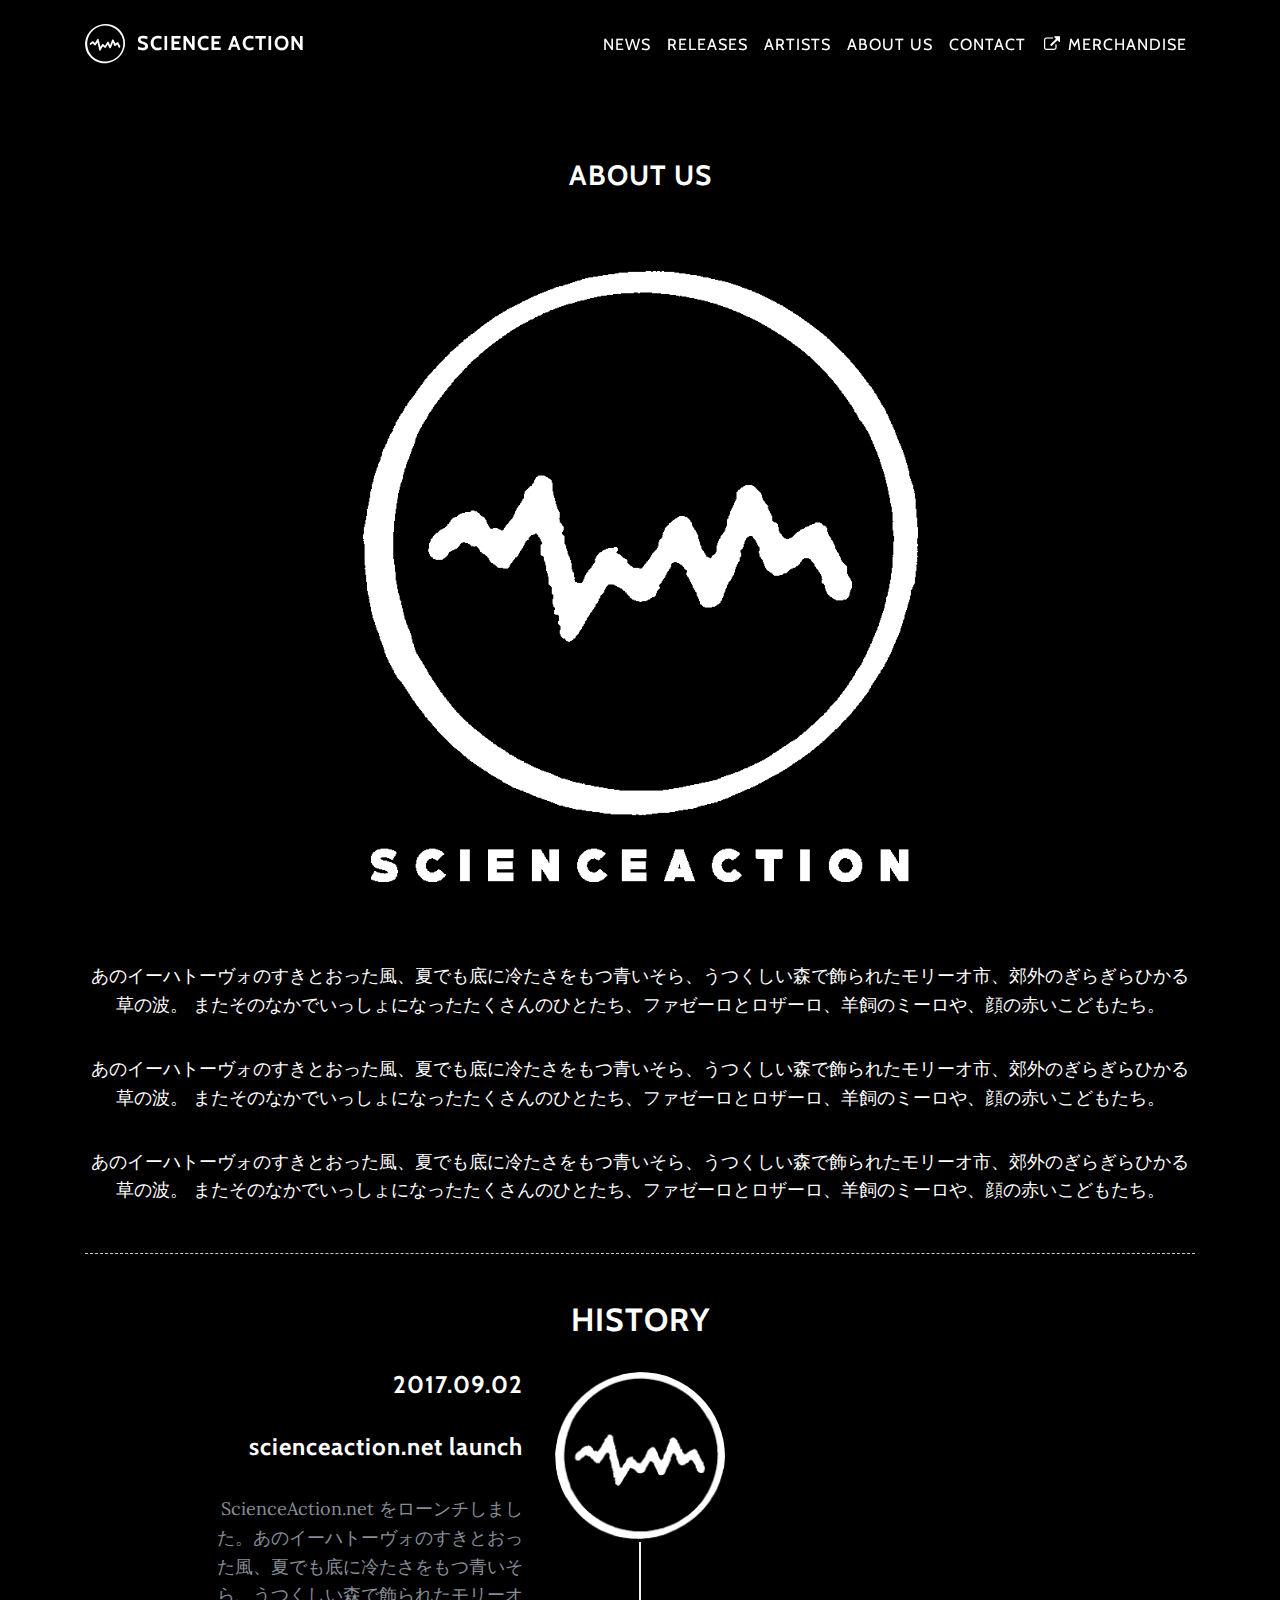
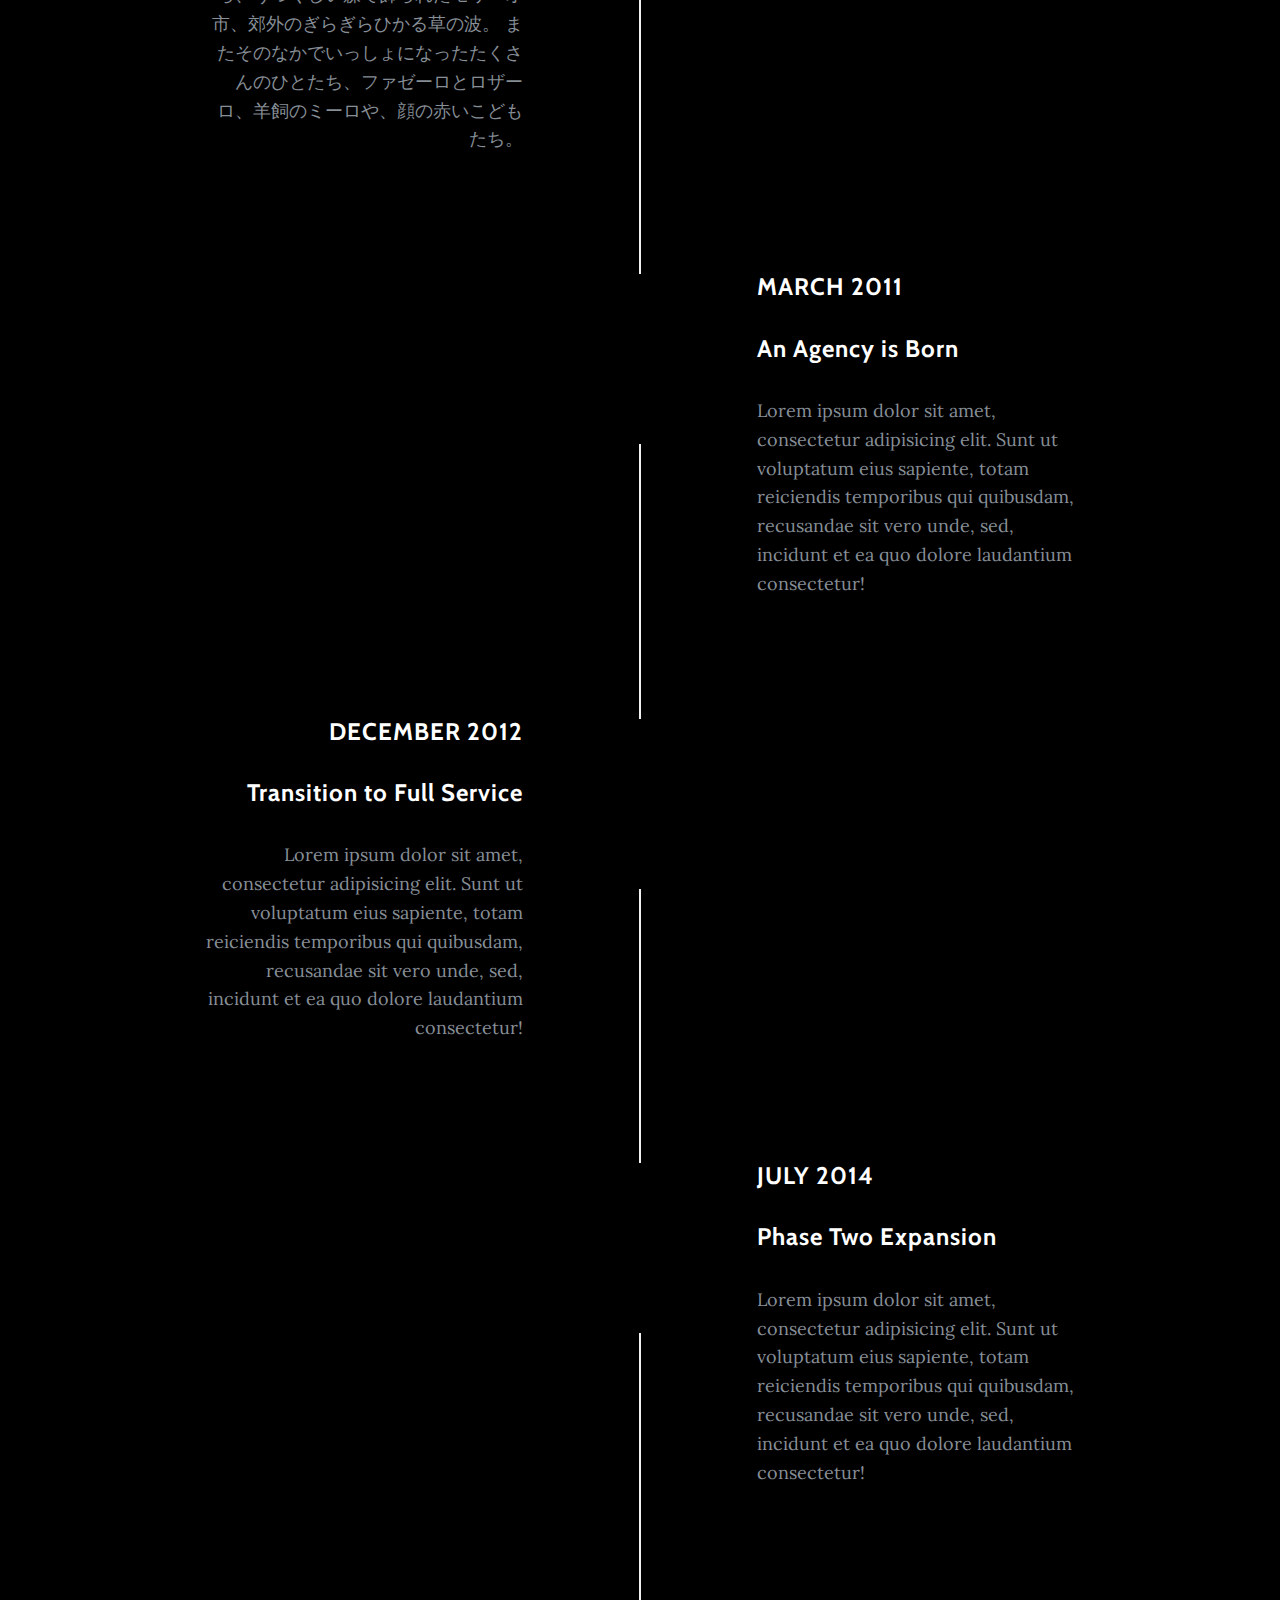
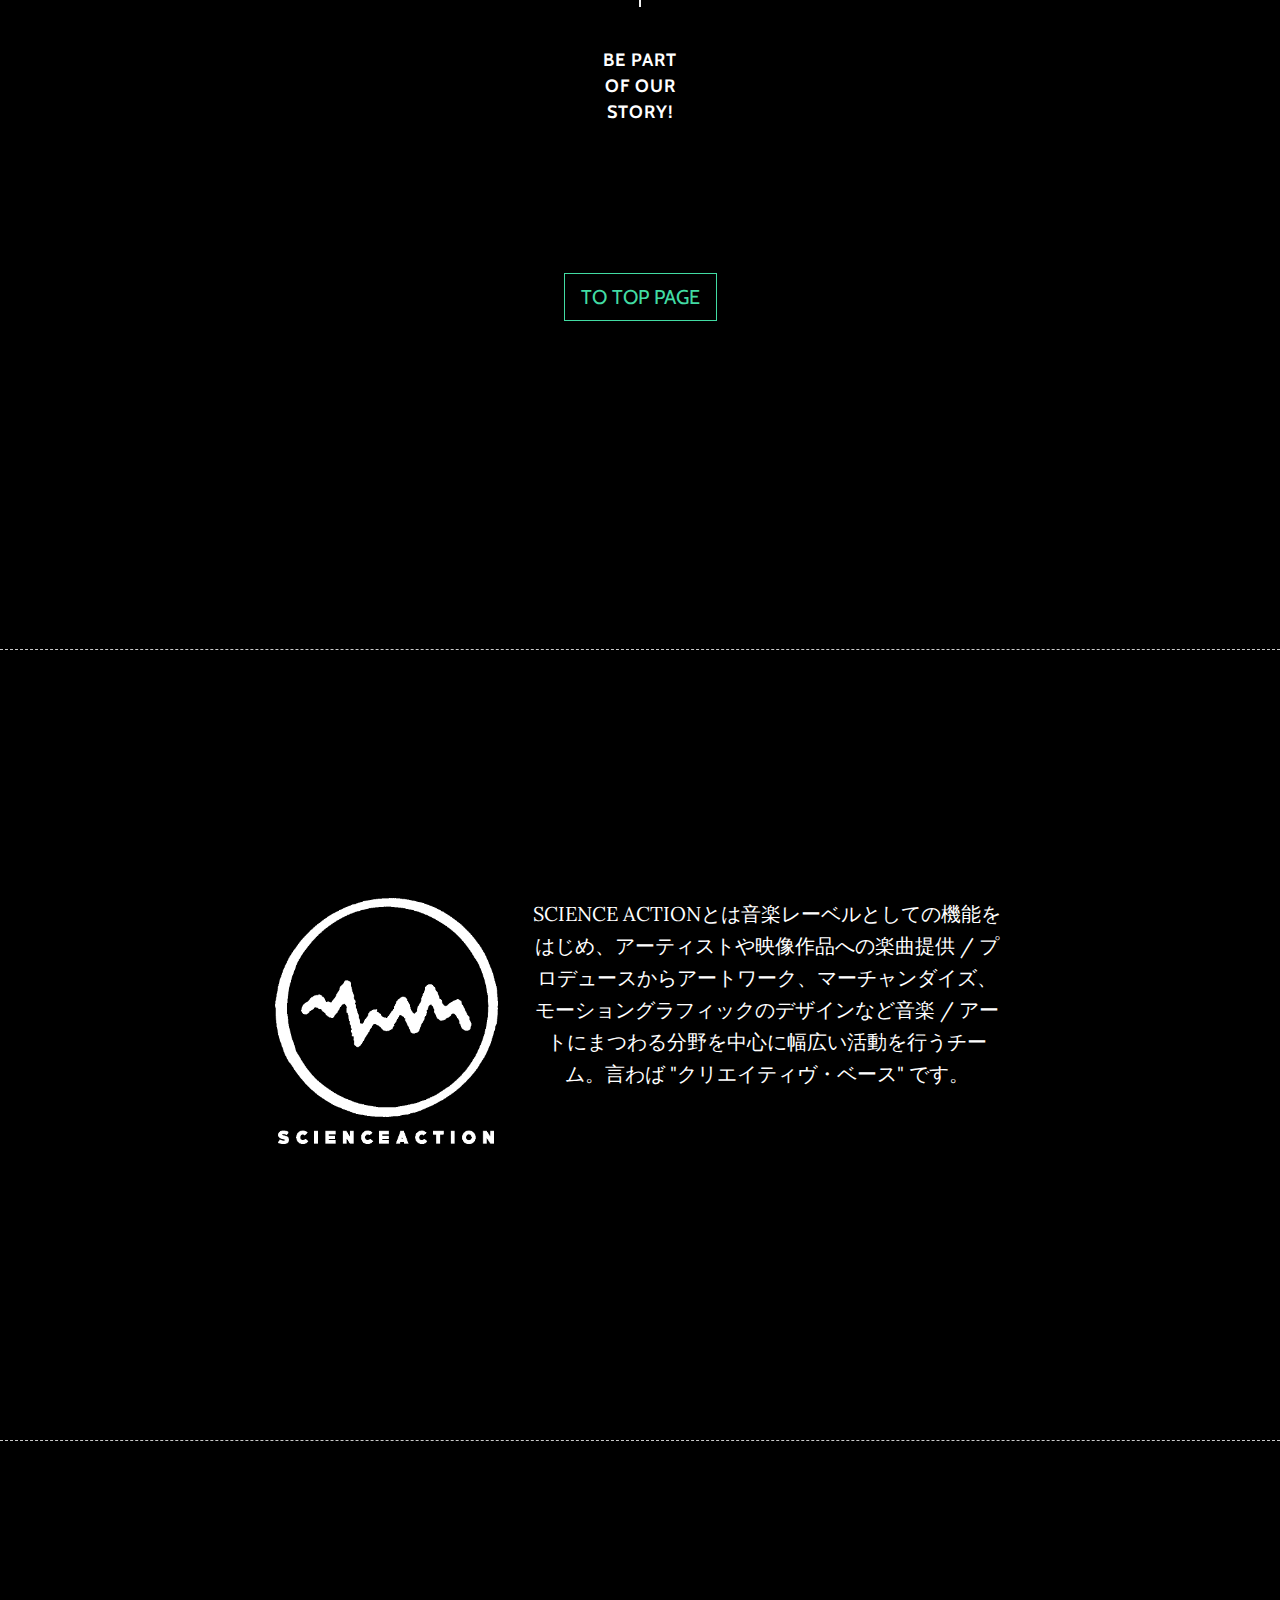
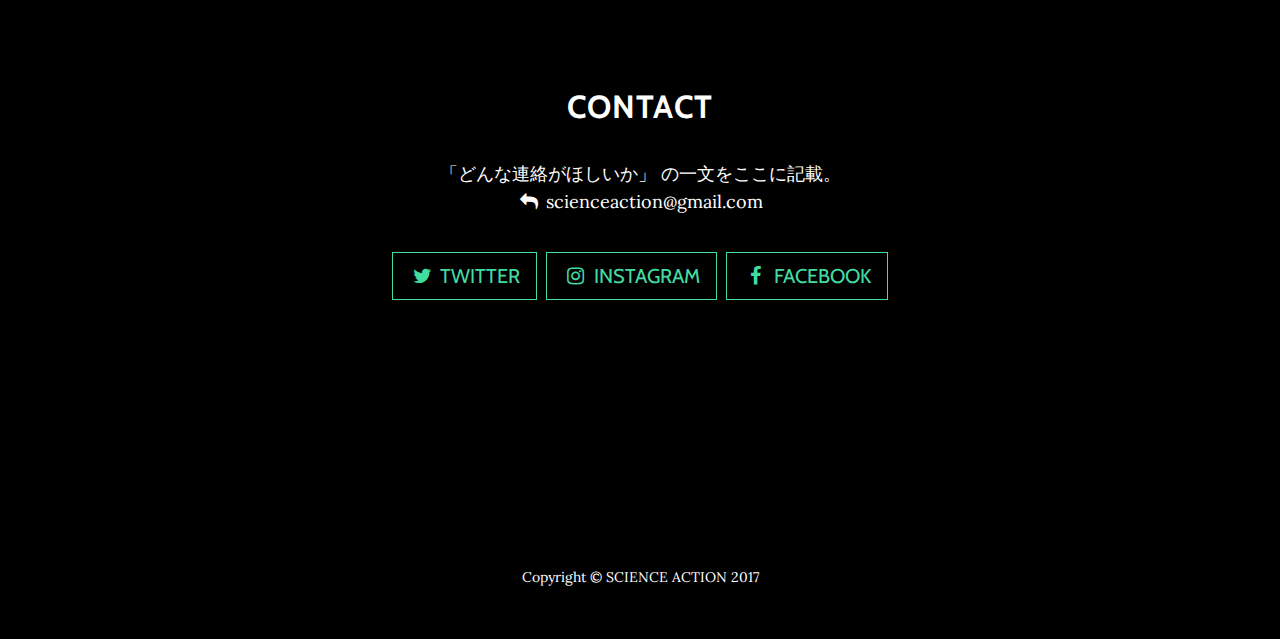
==== commit c213972a: "." ====
--- a/about/index.html
+++ b/about/index.html
@@ -35,7 +35,7 @@
 <!-- !Our header -->
 <nav class="navbar navbar-expand-lg navbar-light fixed-top" id="mainNav">
 <div class="container">
-<a class="navbar-brand js-scroll-trigger" href="../index.html">
+<a class="navbar-brand js-scroll-trigger" href="../">
   <img src="../assets/img/header-logo@2x.png" width="40" height="40">
   <strong>SCIENCE ACTION</strong>
    </a>
@@ -45,9 +45,9 @@
 </button>
 <div class="collapse navbar-collapse" id="navbarResponsive">
 <ul class="navbar-nav ml-auto">
-<li class="nav-item"><a class="nav-link" href="../index.html#news">News</a></li>
-<li class="nav-item"><a class="nav-link" href="../index.html#releases">Releases</a></li>
-<li class="nav-item"><a class="nav-link" href="../index.html#artists">Artists</a></li>
+<li class="nav-item"><a class="nav-link" href="../#news">News</a></li>
+<li class="nav-item"><a class="nav-link" href="../#releases">Releases</a></li>
+<li class="nav-item"><a class="nav-link" href="../#artists">Artists</a></li>
 <li class="nav-item"><a class="nav-link js-scroll-trigger" href="#aboutus">About us</a></li>
 <li class="nav-item"><a class="nav-link js-scroll-trigger" href="#contact">Contact</a></li>
 <li class="nav-item"><a class="nav-link" rel="external" target="_blank" href="https://avengers.theshop.jp/"><i class="fa fa-external-link fa-fw"></i> Merchandise</a></li>
@@ -164,7 +164,7 @@
     </section>
 </article>
 
-      <p class="to_top_page text-center"><a href="../index.html" class="btn btn-default btn-lg"><span>To TOP PAGE</span></a></p>
+      <p class="to_top_page text-center"><a href="../" class="btn btn-default btn-lg"><span>To TOP PAGE</span></a></p>
     </div>
 
     <!-- ☆.。.:*・゜=================== -->
@@ -193,7 +193,7 @@
 
     <!-- title + text -->
     <div class="col-md-8">
-      <p class="lead">SCIENCE ACTIONとは音楽レーベルとしての機能をはじめ、アーティストや映像作品への楽曲提供／プロデュースからアートワーク、マーチャンダイズ、モーショングラフィックのデザインなど音楽／アートにまつわる分野を中心に幅広い活動を行うチーム。言わば“クリエイティヴ・ベース”です。</p>
+      <p class="lead">SCIENCE ACTIONとは音楽レーベルとしての機能をはじめ、アーティストや映像作品への楽曲提供 / プロデュースからアートワーク、マーチャンダイズ、モーショングラフィックのデザインなど音楽 / アートにまつわる分野を中心に幅広い活動を行うチーム。言わば "クリエイティヴ・ベース" です。</p>
     </div>
 
   </div>
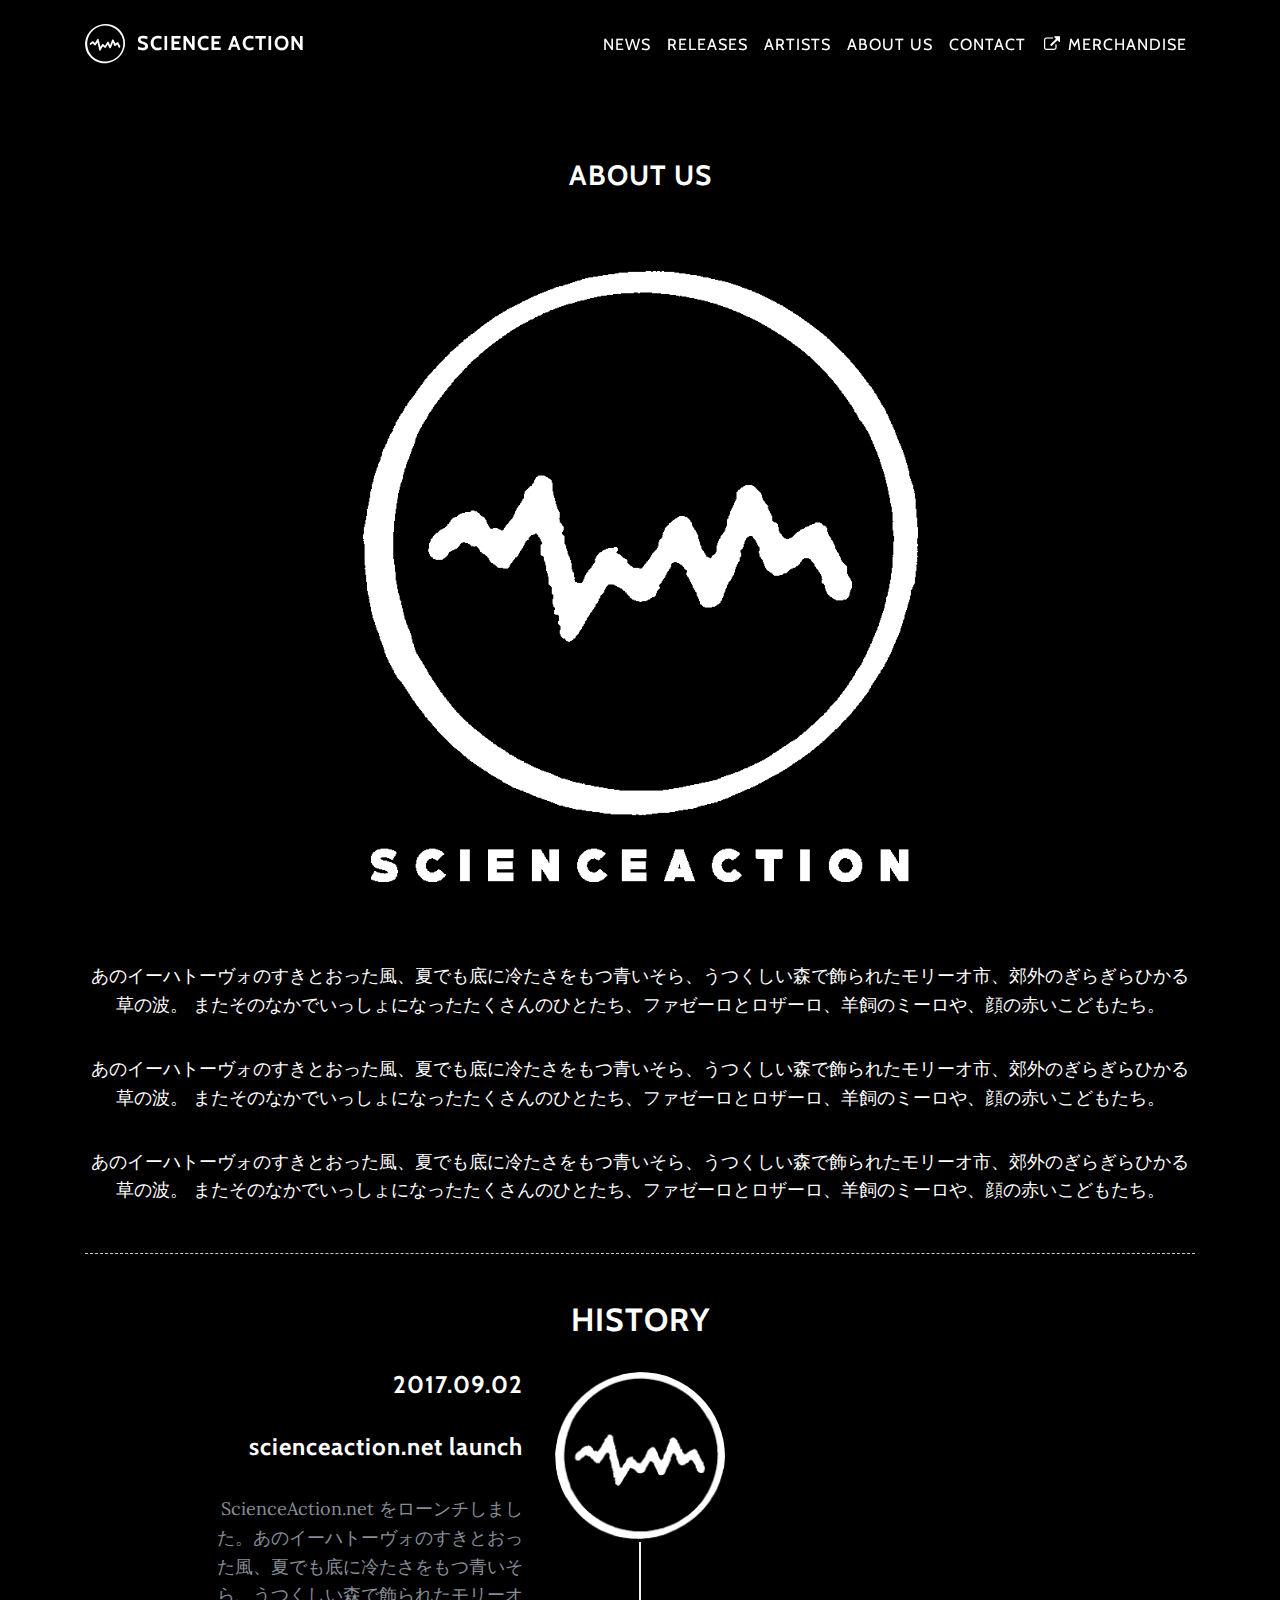
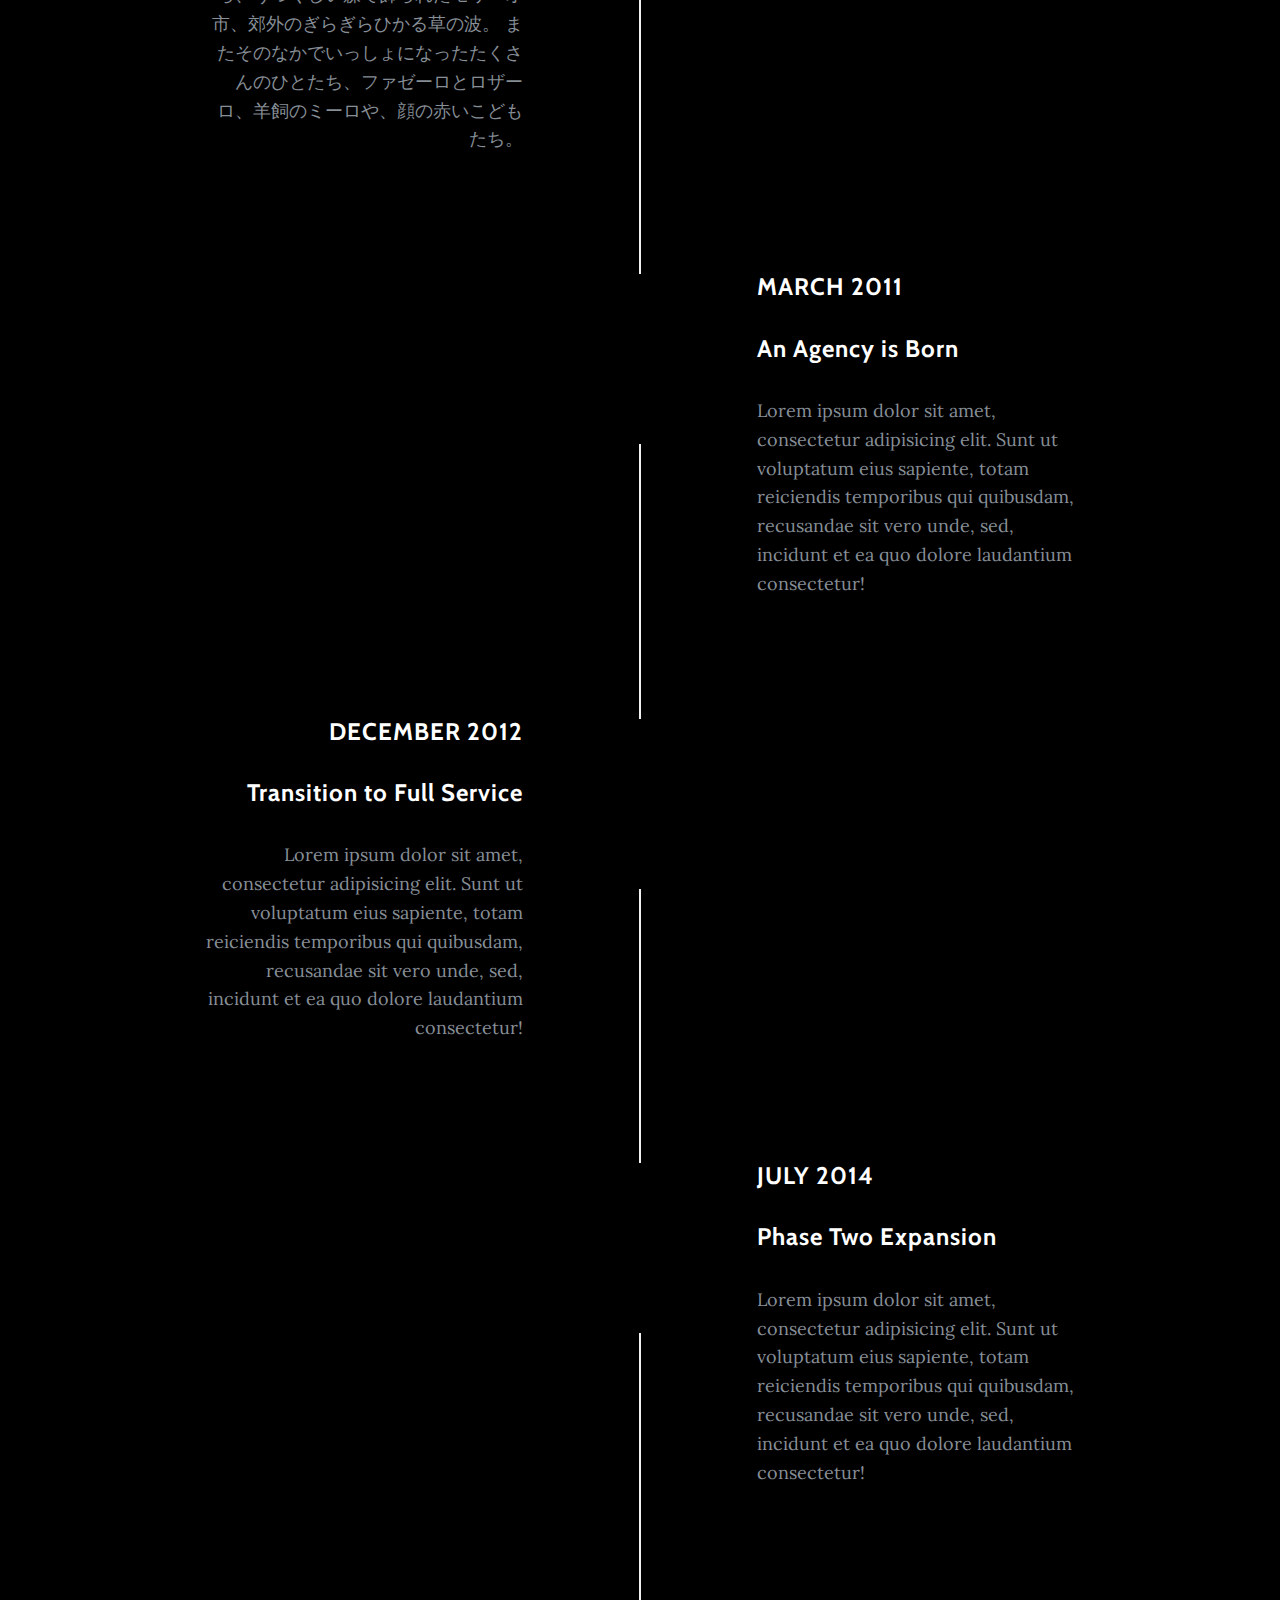
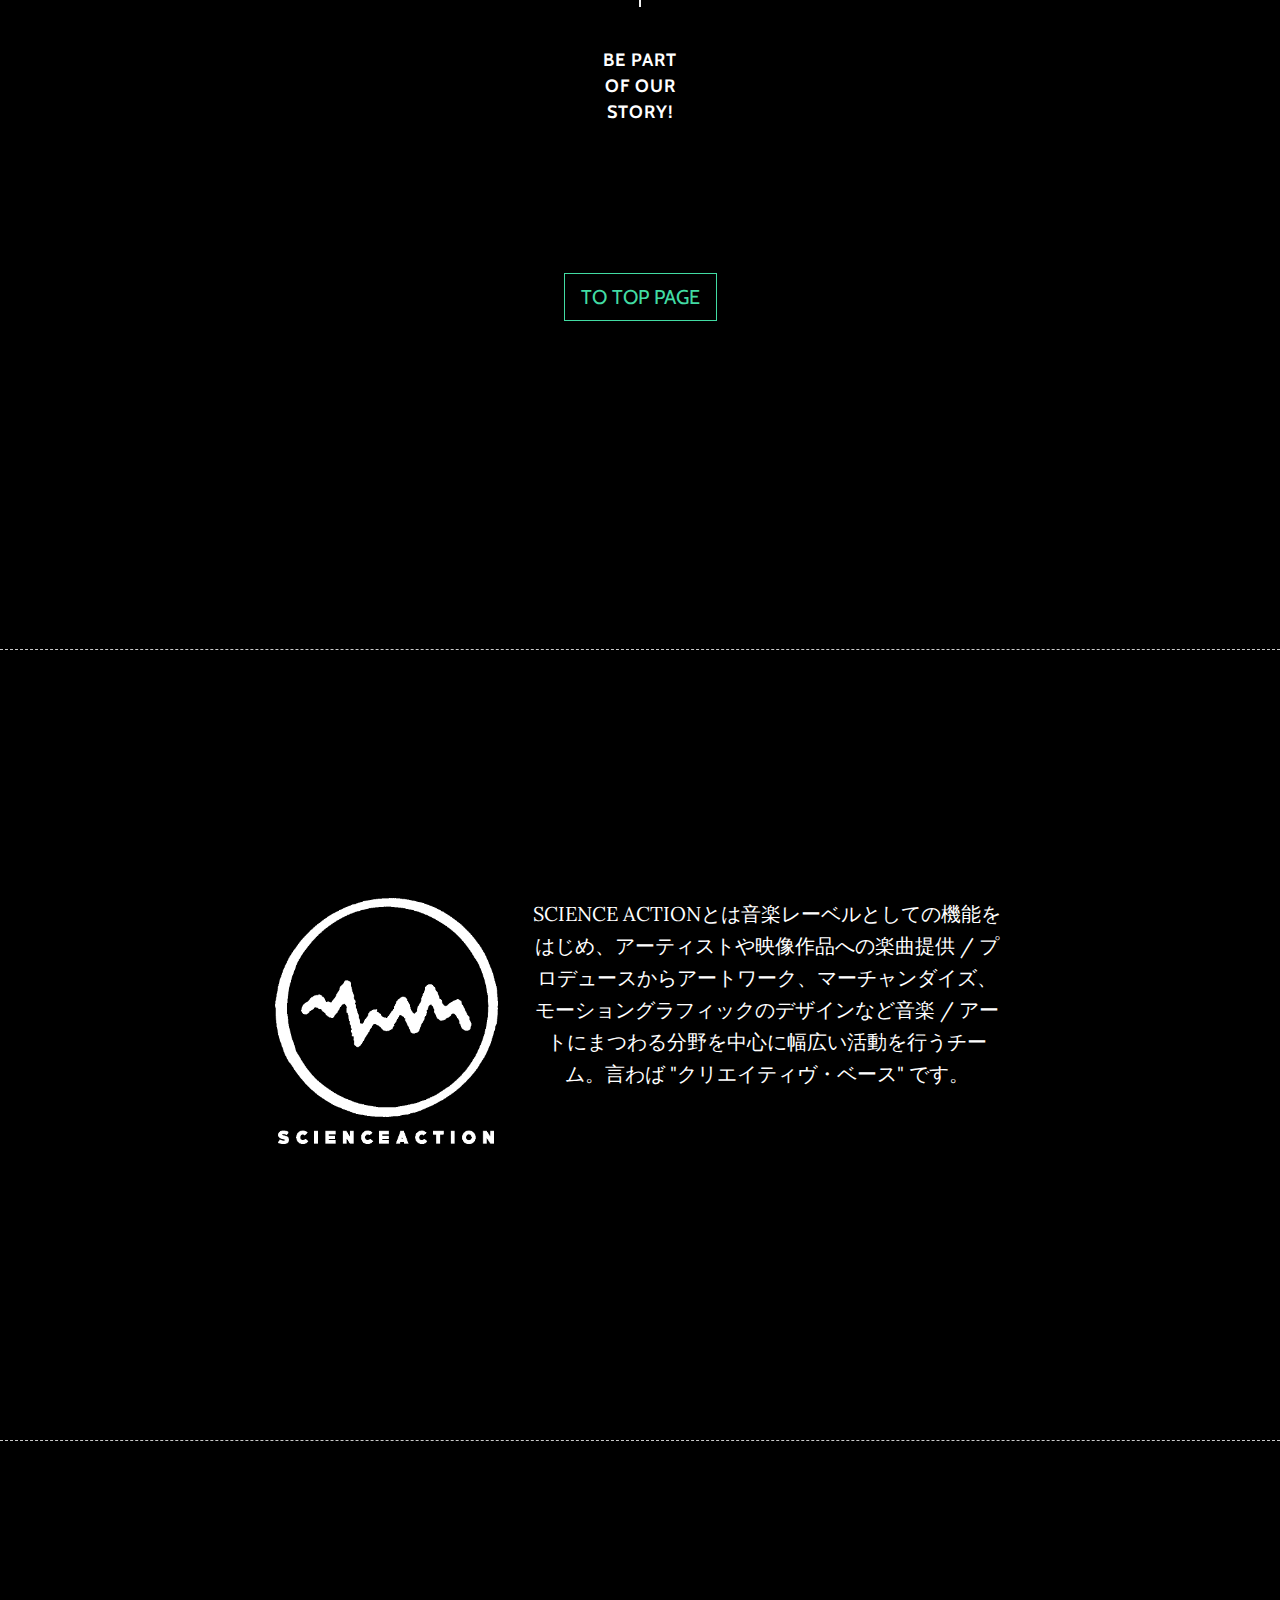
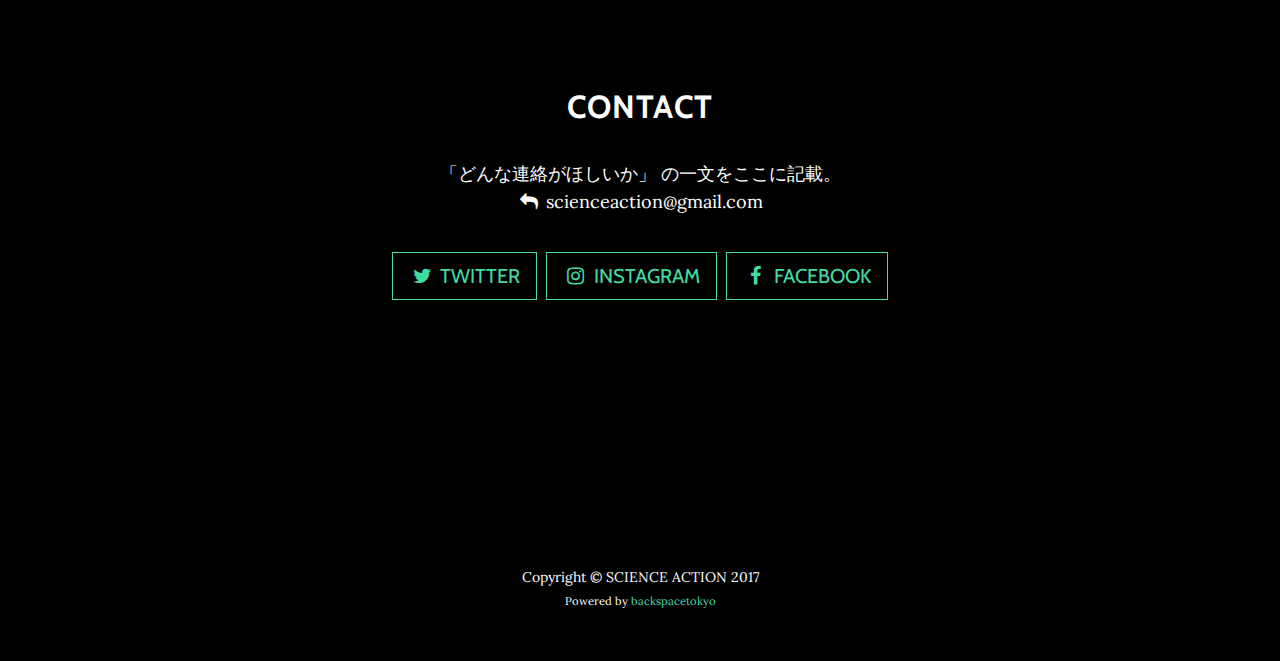
==== commit 2553dc16: "add bst" ====
--- a/about/index.html
+++ b/about/index.html
@@ -254,7 +254,10 @@
 <!-- !Our footer -->
 <footer>
 <div class="container text-center">
-<p>Copyright &copy; SCIENCE ACTION 2017</p>
+<p>
+	Copyright &copy; SCIENCE ACTION 2017<br>
+	<small>Powered by <a href="http://backspace.tokyo">backspacetokyo</a></small>
+</p>
 </div>
 </footer>
 <!-- ･゜･*:.｡..:*･'｡. .｡.:*･゜･* -->
--- a/assets/css/grayscale.min.css
+++ b/assets/css/grayscale.min.css
@@ -2,4 +2,4 @@
  * Start Bootstrap - Grayscale v4.0.0-beta (https://startbootstrap.com/template-overviews/grayscale)
  * Copyright 2013-2017 Start Bootstrap
  * Licensed under MIT (https://github.com/BlackrockDigital/startbootstrap-grayscale/blob/master/LICENSE)
- */body{font-family:Lora,'Helvetica Neue',Helvetica,Arial,sans-serif;position:relative;width:100%;height:100%;color:#fff;background-color:#000}html{width:100%;height:100%}h1,h2,h3,h4,h5,h6{font-family:Cabin,'Helvetica Neue',Helvetica,Arial,sans-serif;font-weight:700;margin:0 0 35px;letter-spacing:1px;text-transform:uppercase}p{font-size:16px;line-height:1.5;margin:0 0 25px}@media (min-width:768px){p{font-size:18px;line-height:1.6;margin:0 0 35px}}a{-webkit-transition:all .2s ease-in-out;-moz-transition:all .2s ease-in-out;transition:all .2s ease-in-out;color:#42dca3}a:focus,a:hover{text-decoration:none;color:#1d9b6c}#mainNav{font-family:Cabin,'Helvetica Neue',Helvetica,Arial,sans-serif;margin-bottom:0;text-transform:uppercase;border-bottom:1px solid rgba(255,255,255,.3);background-color:#000}#mainNav .navbar-toggler{font-size:14px;padding:11px;color:#fff;border:1px solid #fff}#mainNav .navbar-brand{font-weight:700}#mainNav a{color:#fff}#mainNav .navbar-nav .nav-item{-webkit-transition:background .3s ease-in-out;-moz-transition:background .3s ease-in-out;transition:background .3s ease-in-out}#mainNav .navbar-nav .nav-item:hover{color:fade(white,80%);outline:0;background-color:transparent}#mainNav .navbar-nav .nav-item:active,#mainNav .navbar-nav .nav-item:focus{outline:0;background-color:transparent}@media (min-width:992px){#mainNav{padding-top:20px;padding-bottom:20px;-webkit-transition:background .3s ease-in-out,padding-top .3s ease-in-out,padding-bottom .3s;-moz-transition:background .3s ease-in-out,padding-top .3s ease-in-out,padding-bottom .3s;transition:background .3s ease-in-out,padding-top .3s ease-in-out,padding-bottom .3s;letter-spacing:1px;border-bottom:none;background:0 0}#mainNav.navbar-shrink{padding-top:10px;padding-bottom:10px;border-bottom:1px solid rgba(255,255,255,.3);background:#000}#mainNav .nav-link.active{outline:0;background-color:rgba(255,255,255,.3)}#mainNav .nav-link.active:hover{color:#fff}}.masthead{display:table;width:100%;height:auto;padding:200px 0;text-align:center;color:#fff;background:url(../img/header-bg.gif) no-repeat bottom center scroll;background-color:#000;-webkit-background-size:cover;-moz-background-size:cover;-o-background-size:cover;background-size:cover}.masthead .intro-body{display:table-cell;vertical-align:middle}.masthead .intro-body .brand-heading{font-size:50px}.masthead .intro-body .intro-text{font-size:18px}@media (min-width:768px){.masthead{height:100%;padding:0}.masthead .intro-body .brand-heading{font-size:100px}.masthead .intro-body .intro-text{font-size:22px}}.btn-circle{font-size:26px;width:55px;height:55px;margin-top:15px;line-height:38px;-webkit-transition:background .3s ease-in-out;-moz-transition:background .3s ease-in-out;transition:background .3s ease-in-out;color:#fff;border:2px solid #fff;border-radius:100%!important;background:0 0}.btn-circle:focus,.btn-circle:hover{color:#fff;outline:0;background:rgba(255,255,255,.1)}.content-section{padding-top:150px;padding-bottom:150px}.download-section{color:#fff;background:url(../img/downloads-bg.jpg) no-repeat center center scroll;background-color:#000;-webkit-background-size:cover;-moz-background-size:cover;-o-background-size:cover;background-size:cover}#map{width:100%;height:300px}@media (min-width:992px){.content-section{padding-top:200px;padding-bottom:200px}#map{height:350px}}.btn{font-family:Cabin,'Helvetica Neue',Helvetica,Arial,sans-serif;font-weight:400;-webkit-transition:all .3s ease-in-out;-moz-transition:all .3s ease-in-out;transition:all .3s ease-in-out;text-transform:uppercase;border-radius:0}.btn-default{color:#42dca3;border:1px solid #42dca3;background-color:transparent}.btn-default:focus,.btn-default:hover{color:#000;border:1px solid #42dca3;outline:0;background-color:#42dca3}ul.banner-social-buttons{margin-top:0}@media (max-width:1199px){ul.banner-social-buttons{margin-top:15px}}@media (max-width:767px){ul.banner-social-buttons li{display:block;margin-bottom:20px;padding:0}ul.banner-social-buttons li:last-child{margin-bottom:0}}footer{padding:50px 0}footer p{font-size:14px;margin:0}::-moz-selection{background:#fcfcfc;background:rgba(255,255,255,.2);text-shadow:none}::selection{background:#fcfcfc;background:rgba(255,255,255,.2);text-shadow:none}img::selection{background:0 0}img::-moz-selection{background:0 0}body{-webkit-tap-highlight-color:rgba(255,255,255,.2)}+ */body{font-family:Lora,'Helvetica Neue',Helvetica,Arial,sans-serif;position:relative;width:100%;height:100%;color:#fff;background-color:#000}html{width:100%;height:100%}h1,h2,h3,h4,h5,h6{font-family:Cabin,'Helvetica Neue',Helvetica,Arial,sans-serif;font-weight:700;margin:0 0 35px;letter-spacing:1px;text-transform:uppercase}p{font-size:16px;line-height:1.5;margin:0 0 25px}@media (min-width:768px){p{font-size:18px;line-height:1.6;margin:0 0 35px}}a{-webkit-transition:all .2s ease-in-out;-moz-transition:all .2s ease-in-out;transition:all .2s ease-in-out;color:#42dca3}a:focus,a:hover{text-decoration:none;color:#1d9b6c}#mainNav{font-family:Cabin,'Helvetica Neue',Helvetica,Arial,sans-serif;margin-bottom:0;text-transform:uppercase;border-bottom:1px solid rgba(255,255,255,.3);background-color:#000}#mainNav .navbar-toggler{font-size:14px;padding:11px;color:#fff;border:1px solid #fff}#mainNav .navbar-brand{font-weight:700}#mainNav a{color:#fff}#mainNav .navbar-nav .nav-item{-webkit-transition:background .3s ease-in-out;-moz-transition:background .3s ease-in-out;transition:background .3s ease-in-out}#mainNav .navbar-nav .nav-item:hover{color:fade(white,80%);outline:0;background-color:transparent}#mainNav .navbar-nav .nav-item:active,#mainNav .navbar-nav .nav-item:focus{outline:0;background-color:transparent}@media (min-width:992px){#mainNav{padding-top:20px;padding-bottom:20px;-webkit-transition:background .3s ease-in-out,padding-top .3s ease-in-out,padding-bottom .3s;-moz-transition:background .3s ease-in-out,padding-top .3s ease-in-out,padding-bottom .3s;transition:background .3s ease-in-out,padding-top .3s ease-in-out,padding-bottom .3s;letter-spacing:1px;border-bottom:none;background:0 0}#mainNav.navbar-shrink{padding-top:10px;padding-bottom:10px;border-bottom:1px solid rgba(255,255,255,.3);background:#000}#mainNav .nav-link.active{outline:0;background-color:rgba(255,255,255,.3)}#mainNav .nav-link.active:hover{color:#fff}}.masthead{display:table;width:100%;height:auto;padding:200px 0;text-align:center;color:#fff;background:no-repeat bottom center scroll;background-color:#000;-webkit-background-size:cover;-moz-background-size:cover;-o-background-size:cover;background-size:cover}.masthead .intro-body{display:table-cell;vertical-align:middle}.masthead .intro-body .brand-heading{font-size:50px}.masthead .intro-body .intro-text{font-size:18px}@media (min-width:768px){.masthead{height:100%;padding:0}.masthead .intro-body .brand-heading{font-size:100px}.masthead .intro-body .intro-text{font-size:22px}}.btn-circle{font-size:26px;width:55px;height:55px;margin-top:15px;line-height:38px;-webkit-transition:background .3s ease-in-out;-moz-transition:background .3s ease-in-out;transition:background .3s ease-in-out;color:#fff;border:2px solid #fff;border-radius:100%!important;background:0 0}.btn-circle:focus,.btn-circle:hover{color:#fff;outline:0;background:rgba(255,255,255,.1)}.content-section{padding-top:150px;padding-bottom:150px}.download-section{color:#fff;background:url(../img/downloads-bg.jpg) no-repeat center center scroll;background-color:#000;-webkit-background-size:cover;-moz-background-size:cover;-o-background-size:cover;background-size:cover}#map{width:100%;height:300px}@media (min-width:992px){.content-section{padding-top:200px;padding-bottom:200px}#map{height:350px}}.btn{font-family:Cabin,'Helvetica Neue',Helvetica,Arial,sans-serif;font-weight:400;-webkit-transition:all .3s ease-in-out;-moz-transition:all .3s ease-in-out;transition:all .3s ease-in-out;text-transform:uppercase;border-radius:0}.btn-default{color:#42dca3;border:1px solid #42dca3;background-color:transparent}.btn-default:focus,.btn-default:hover{color:#000;border:1px solid #42dca3;outline:0;background-color:#42dca3}ul.banner-social-buttons{margin-top:0}@media (max-width:1199px){ul.banner-social-buttons{margin-top:15px}}@media (max-width:767px){ul.banner-social-buttons li{display:block;margin-bottom:20px;padding:0}ul.banner-social-buttons li:last-child{margin-bottom:0}}footer{padding:50px 0}footer p{font-size:14px;margin:0}::-moz-selection{background:#fcfcfc;background:rgba(255,255,255,.2);text-shadow:none}::selection{background:#fcfcfc;background:rgba(255,255,255,.2);text-shadow:none}img::selection{background:0 0}img::-moz-selection{background:0 0}body{-webkit-tap-highlight-color:rgba(255,255,255,.2)}